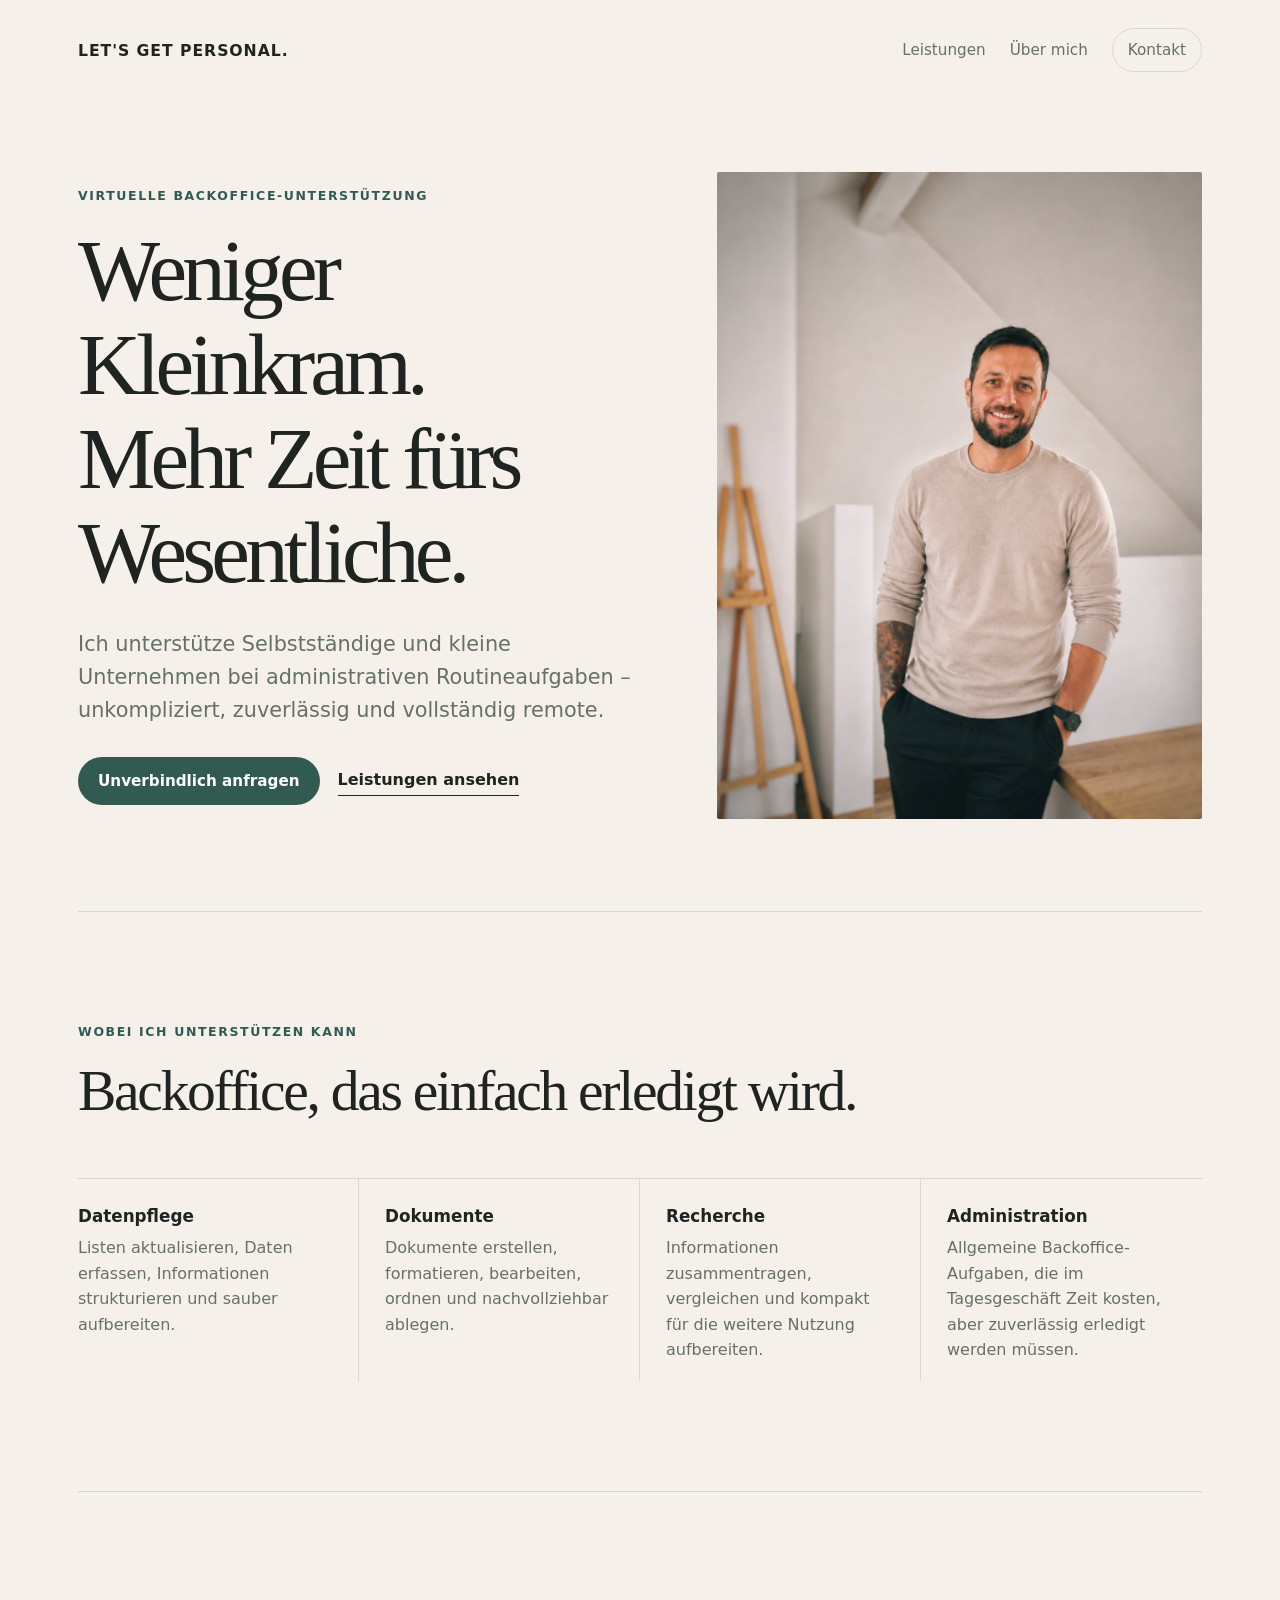
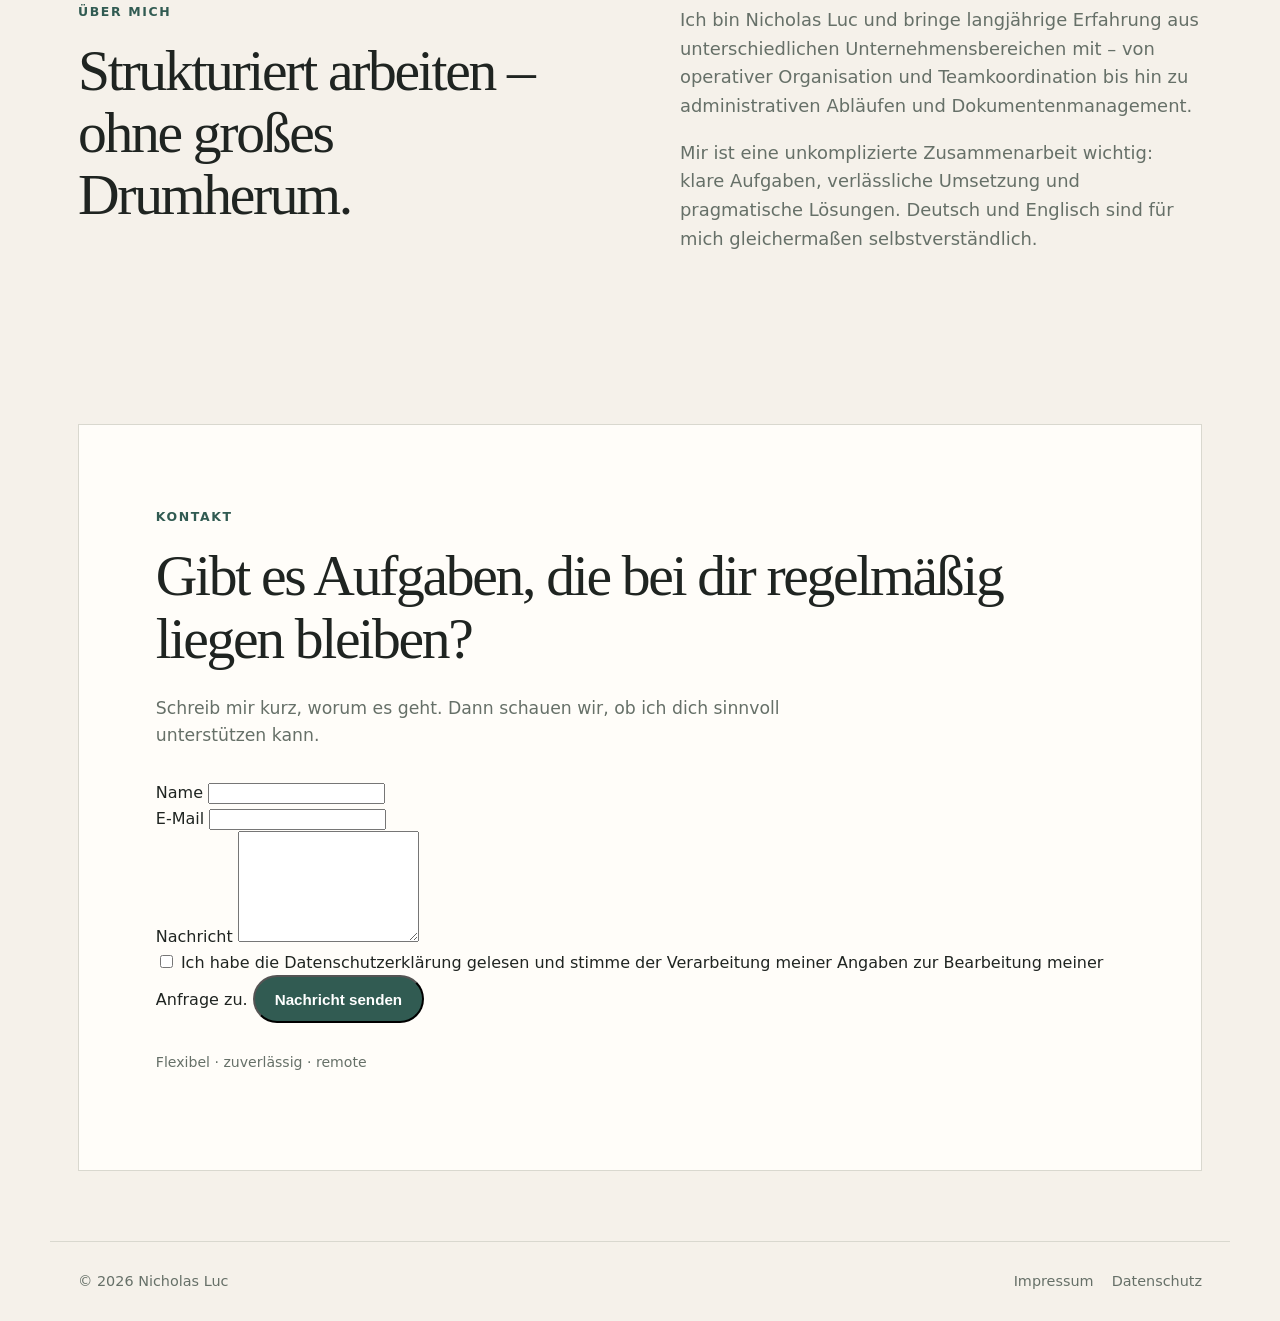
==== index.html @ 732907ba "Add files via upload" ====
<!doctype html>
<html lang="de">
<head>
  <meta charset="utf-8">
  <meta name="viewport" content="width=device-width, initial-scale=1">
  <title>LET'S GET PERSONAL. | Virtuelle Backoffice-Unterstützung</title>
  <meta name="description" content="Virtuelle Backoffice-Unterstützung für Selbstständige und kleine Unternehmen: Datenpflege, Dokumentenbearbeitung, Recherche und Administration – flexibel und remote.">
  <meta name="theme-color" content="#f5f1ea">
  <meta property="og:title" content="LET'S GET PERSONAL.">
  <meta property="og:description" content="Virtuelle Backoffice-Unterstützung für Selbstständige und kleine Unternehmen.">
  <meta property="og:type" content="website">
  <link rel="stylesheet" href="styles.css">
</head>
<body>
  <header class="site-header">
    <a class="brand" href="#top" aria-label="Zur Startseite">LET'S GET PERSONAL.</a>
    <nav class="nav" aria-label="Hauptnavigation">
      <a href="#leistungen">Leistungen</a>
      <a href="#ueber-mich">Über mich</a>
      <a class="nav-contact" href="#kontakt">Kontakt</a>
    </nav>
  </header>

  <main id="top">
    <section class="hero">
      <div class="hero-copy">
        <p class="eyebrow">Virtuelle Backoffice-Unterstützung</p>
        <h1>Weniger Kleinkram.<br>Mehr Zeit fürs Wesentliche.</h1>
        <p class="intro">
          Ich unterstütze Selbstständige und kleine Unternehmen bei administrativen
          Routineaufgaben – unkompliziert, zuverlässig und vollständig remote.
        </p>
        <div class="hero-actions">
          <a class="button primary" href="#kontakt">Unverbindlich anfragen</a>
          <a class="text-link" href="#leistungen">Leistungen ansehen</a>
        </div>
      </div>
      <figure class="portrait-wrap">
        <img class="portrait" src="assets/nicholas-luc.jpg" alt="Nicholas Luc">
      </figure>
    </section>

    <section class="services" id="leistungen">
      <div class="section-heading">
        <p class="eyebrow">Wobei ich unterstützen kann</p>
        <h2>Backoffice, das einfach erledigt wird.</h2>
      </div>
      <div class="service-grid">
        <article>
          <h3>Datenpflege</h3>
          <p>Listen aktualisieren, Daten erfassen, Informationen strukturieren und sauber aufbereiten.</p>
        </article>
        <article>
          <h3>Dokumente</h3>
          <p>Dokumente erstellen, formatieren, bearbeiten, ordnen und nachvollziehbar ablegen.</p>
        </article>
        <article>
          <h3>Recherche</h3>
          <p>Informationen zusammentragen, vergleichen und kompakt für die weitere Nutzung aufbereiten.</p>
        </article>
        <article>
          <h3>Administration</h3>
          <p>Allgemeine Backoffice-Aufgaben, die im Tagesgeschäft Zeit kosten, aber zuverlässig erledigt werden müssen.</p>
        </article>
      </div>
    </section>

    <section class="about" id="ueber-mich">
      <div>
        <p class="eyebrow">Über mich</p>
        <h2>Strukturiert arbeiten – ohne großes Drumherum.</h2>
      </div>
      <div class="about-copy">
        <p>
          Ich bin Nicholas Luc und bringe langjährige Erfahrung aus unterschiedlichen
          Unternehmensbereichen mit – von operativer Organisation und Teamkoordination
          bis hin zu administrativen Abläufen und Dokumentenmanagement.
        </p>
        <p>
          Mir ist eine unkomplizierte Zusammenarbeit wichtig: klare Aufgaben,
          verlässliche Umsetzung und pragmatische Lösungen. Deutsch und Englisch
          sind für mich gleichermaßen selbstverständlich.
        </p>
      </div>
    </section>

    <section class="contact" id="kontakt">
      <p class="eyebrow">Kontakt</p>
      <h2>Gibt es Aufgaben, die bei dir regelmäßig liegen bleiben?</h2>
      <p>
        Schreib mir kurz, worum es geht. Dann schauen wir, ob ich dich sinnvoll unterstützen kann.
      </p>
      <form class="contact-form" action="https://formspree.io/f/xwlkbzqd" method="POST">
        <div class="form-field">
          <label for="name">Name</label>
          <input id="name" name="name" type="text" autocomplete="name" required>
        </div>
        <div class="form-field">
          <label for="email">E-Mail</label>
          <input id="email" name="email" type="email" autocomplete="email" required>
        </div>
        <div class="form-field">
          <label for="message">Nachricht</label>
          <textarea id="message" name="message" rows="7" required></textarea>
        </div>
        <label class="form-consent">
          <input type="checkbox" name="datenschutz_bestaetigt" value="ja" required>
          <span>Ich habe die <a href="datenschutz.html">Datenschutzerklärung</a> gelesen und stimme der Verarbeitung meiner Angaben zur Bearbeitung meiner Anfrage zu.</span>
        </label>
        <button class="button primary form-submit" type="submit">Nachricht senden</button>
      </form>
      <p class="small">Flexibel · zuverlässig · remote</p>
    </section>
  </main>

  <footer>
    <span>© <span id="year"></span> Nicholas Luc</span>
    <div>
      <a href="impressum.html">Impressum</a>
      <a href="datenschutz.html">Datenschutz</a>
    </div>
  </footer>

  <script>
    document.getElementById('year').textContent = new Date().getFullYear();
  </script>
</body>
</html>
---- styles.css ----
:root{
  --bg:#f5f1ea;
  --paper:#fffdf9;
  --text:#1f2421;
  --muted:#667068;
  --line:#d9d8cf;
  --accent:#315b52;
  --accent-dark:#23483f;
  --max:1180px;
}
*{box-sizing:border-box}
html{scroll-behavior:smooth}
body{
  margin:0;
  background:var(--bg);
  color:var(--text);
  font-family:Inter, ui-sans-serif, system-ui, -apple-system, BlinkMacSystemFont, "Segoe UI", sans-serif;
  line-height:1.6;
}
a{color:inherit;text-decoration:none}
.site-header{
  max-width:var(--max);
  margin:0 auto;
  padding:28px 28px;
  display:flex;
  align-items:center;
  justify-content:space-between;
  gap:24px;
}
.brand{
  font-size:.98rem;
  font-weight:800;
  letter-spacing:.06em;
}
.nav{display:flex;align-items:center;gap:24px;font-size:.95rem}
.nav a{color:var(--muted)}
.nav a:hover{color:var(--text)}
.nav-contact{
  border:1px solid var(--line);
  border-radius:999px;
  padding:9px 15px;
}
main{max-width:var(--max);margin:0 auto;padding:0 28px}
.hero{
  min-height:78vh;
  padding:72px 0 92px;
  display:grid;
  grid-template-columns:1.08fr .92fr;
  align-items:center;
  gap:70px;
}
.eyebrow{
  margin:0 0 18px;
  font-size:.78rem;
  font-weight:800;
  letter-spacing:.13em;
  text-transform:uppercase;
  color:var(--accent);
}
h1,h2,h3{margin-top:0;line-height:1.08}
h1{
  margin-bottom:28px;
  font-family:Georgia, "Times New Roman", serif;
  font-size:clamp(3rem, 6.8vw, 6.2rem);
  font-weight:500;
  letter-spacing:-.055em;
}
h2{
  font-family:Georgia, "Times New Roman", serif;
  font-size:clamp(2.1rem,4.5vw,4.4rem);
  font-weight:500;
  letter-spacing:-.04em;
}
h3{font-size:1.05rem;margin-bottom:10px}
.intro{
  max-width:650px;
  margin:0 0 30px;
  font-size:clamp(1.08rem,1.7vw,1.3rem);
  color:var(--muted);
}
.hero-actions,.contact-links{display:flex;align-items:center;gap:18px;flex-wrap:wrap}
.button{
  display:inline-flex;
  align-items:center;
  justify-content:center;
  min-height:48px;
  padding:0 20px;
  border-radius:999px;
  font-weight:700;
  font-size:.95rem;
  transition:.2s ease;
}
.primary{background:var(--accent);color:white}
.primary:hover{background:var(--accent-dark);transform:translateY(-1px)}
.secondary{border:1px solid var(--line);background:transparent}
.secondary:hover{background:var(--paper)}
.text-link{
  font-weight:700;
  border-bottom:1px solid var(--text);
  padding-bottom:2px;
}
.portrait-wrap{
  margin:0;
  min-height:610px;
  overflow:hidden;
  border-radius:2px;
  background:#ddd6ca;
}
.portrait{
  display:block;
  width:100%;
  height:100%;
  min-height:610px;
  object-fit:cover;
  object-position:center 38%;
}
.services{
  padding:110px 0;
  border-top:1px solid var(--line);
}
.section-heading{max-width:820px;margin-bottom:56px}
.service-grid{
  display:grid;
  grid-template-columns:repeat(4,1fr);
  border-top:1px solid var(--line);
}
.service-grid article{
  padding:28px 26px 18px 0;
  border-right:1px solid var(--line);
}
.service-grid article:not(:first-child){padding-left:26px}
.service-grid article:last-child{border-right:none}
.service-grid p{margin:0;color:var(--muted)}
.about{
  padding:110px 0;
  border-top:1px solid var(--line);
  display:grid;
  grid-template-columns:1fr 1fr;
  gap:80px;
}
.about-copy{
  font-size:1.12rem;
  color:var(--muted);
}
.about-copy p:first-child{margin-top:4px}
.contact{
  margin:40px 0 70px;
  padding:82px 6vw;
  background:var(--paper);
  border:1px solid var(--line);
}
.contact h2{max-width:900px;margin-bottom:25px}
.contact>p:not(.eyebrow):not(.small){
  max-width:720px;
  margin-bottom:30px;
  color:var(--muted);
  font-size:1.08rem;
}
.small{margin-top:28px;color:var(--muted);font-size:.88rem}
footer{
  max-width:var(--max);
  margin:0 auto;
  padding:28px;
  border-top:1px solid var(--line);
  display:flex;
  justify-content:space-between;
  gap:20px;
  color:var(--muted);
  font-size:.9rem;
}
footer div{display:flex;gap:18px}
footer a:hover{color:var(--text)}
.legal{
  max-width:820px;
  margin:0 auto;
  padding:90px 28px 120px;
}
.legal h1{font-size:clamp(2.8rem,6vw,5rem)}
.legal h2{font-size:1.6rem;margin-top:38px;letter-spacing:-.02em}
.legal .notice{
  background:#fff8df;
  border:1px solid #e8d89f;
  padding:18px 20px;
  margin:28px 0;
}
@media (max-width:900px){
  .hero{grid-template-columns:1fr;gap:42px;padding-top:42px}
  .portrait-wrap,.portrait{min-height:520px}
  .service-grid{grid-template-columns:1fr 1fr}
  .service-grid article{border-bottom:1px solid var(--line)}
  .service-grid article:nth-child(2){border-right:none}
  .about{grid-template-columns:1fr;gap:22px}
}
@media (max-width:620px){
  .site-header{padding:22px 18px}
  .nav a:not(.nav-contact){display:none}
  main{padding:0 18px}
  .hero{min-height:auto;padding:38px 0 72px}
  h1{font-size:clamp(3rem,14vw,4.7rem)}
  .portrait-wrap,.portrait{min-height:470px}
  .services,.about{padding:78px 0}
  .service-grid{grid-template-columns:1fr}
  .service-grid article,
  .service-grid article:not(:first-child){
    padding:24px 0;
    border-right:none;
  }
  .contact{padding:56px 24px;margin-bottom:40px}
  footer{padding:24px 18px;flex-direction:column}
}
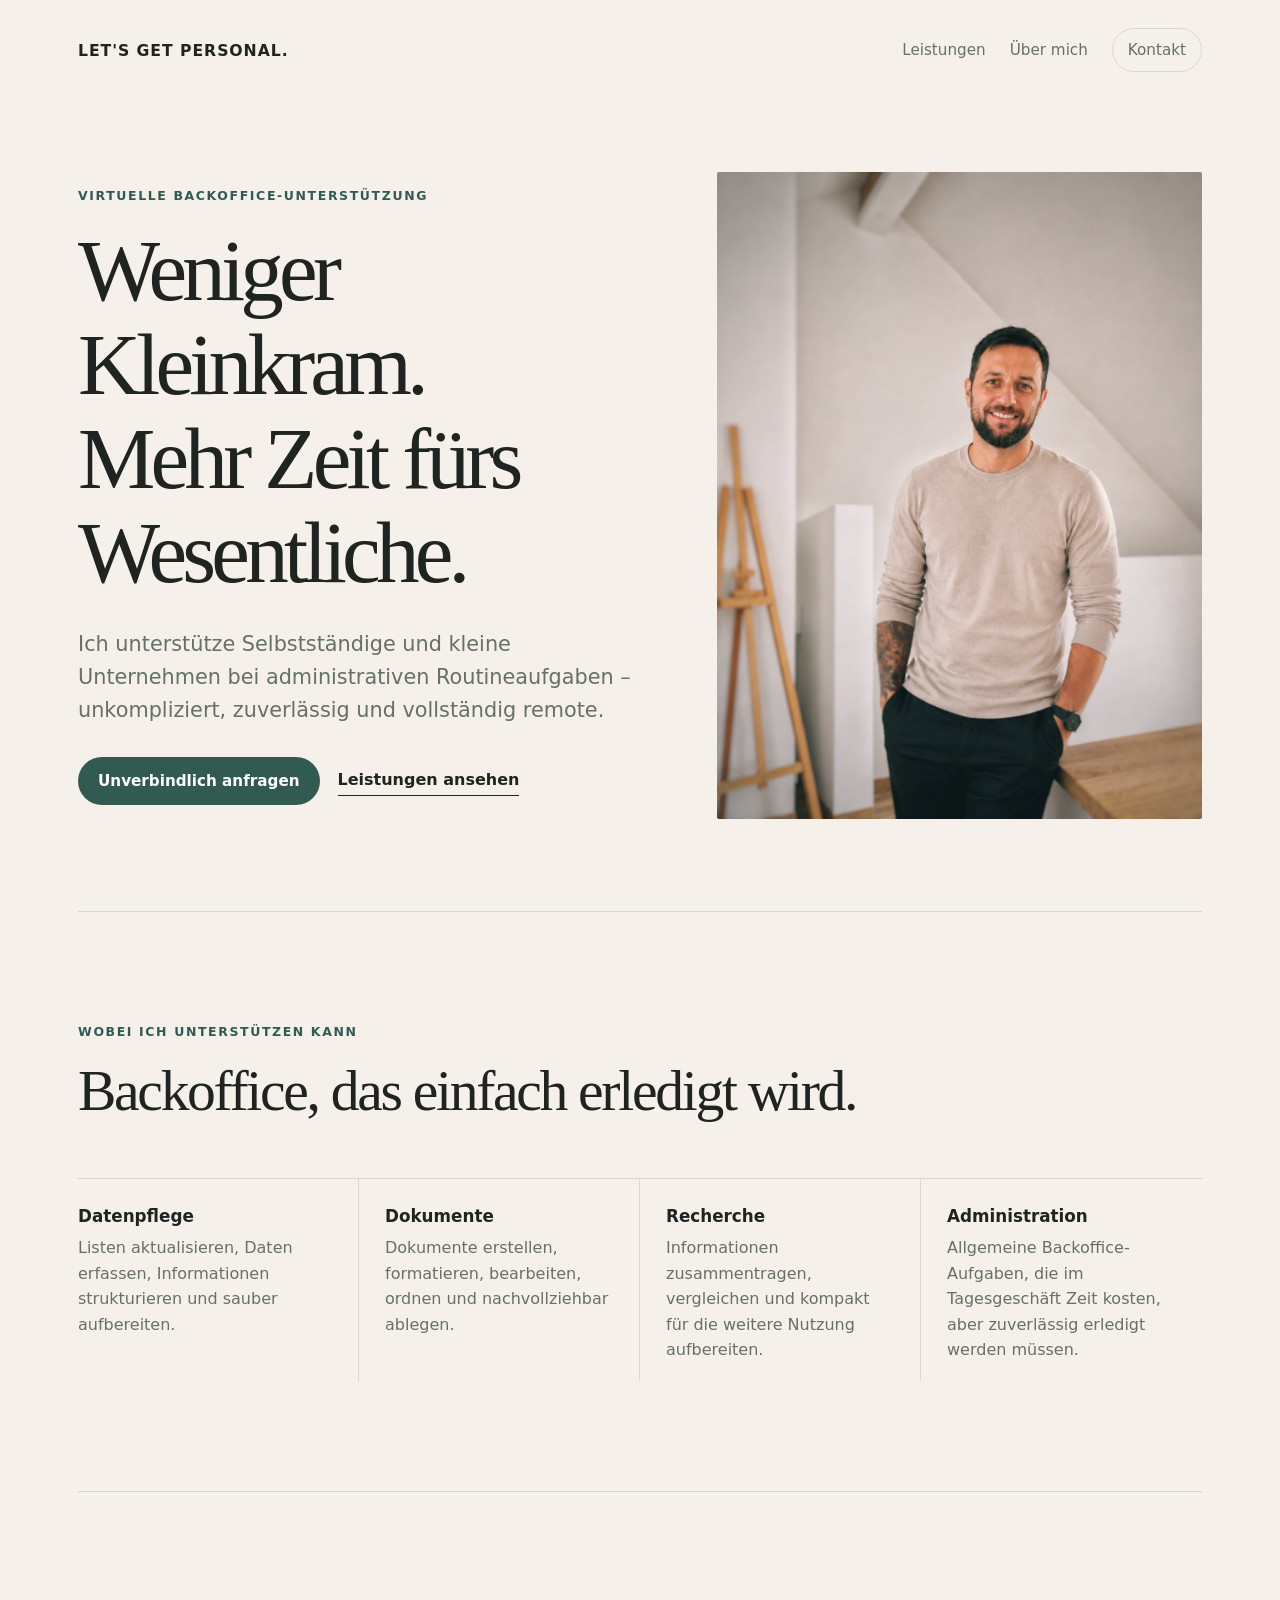
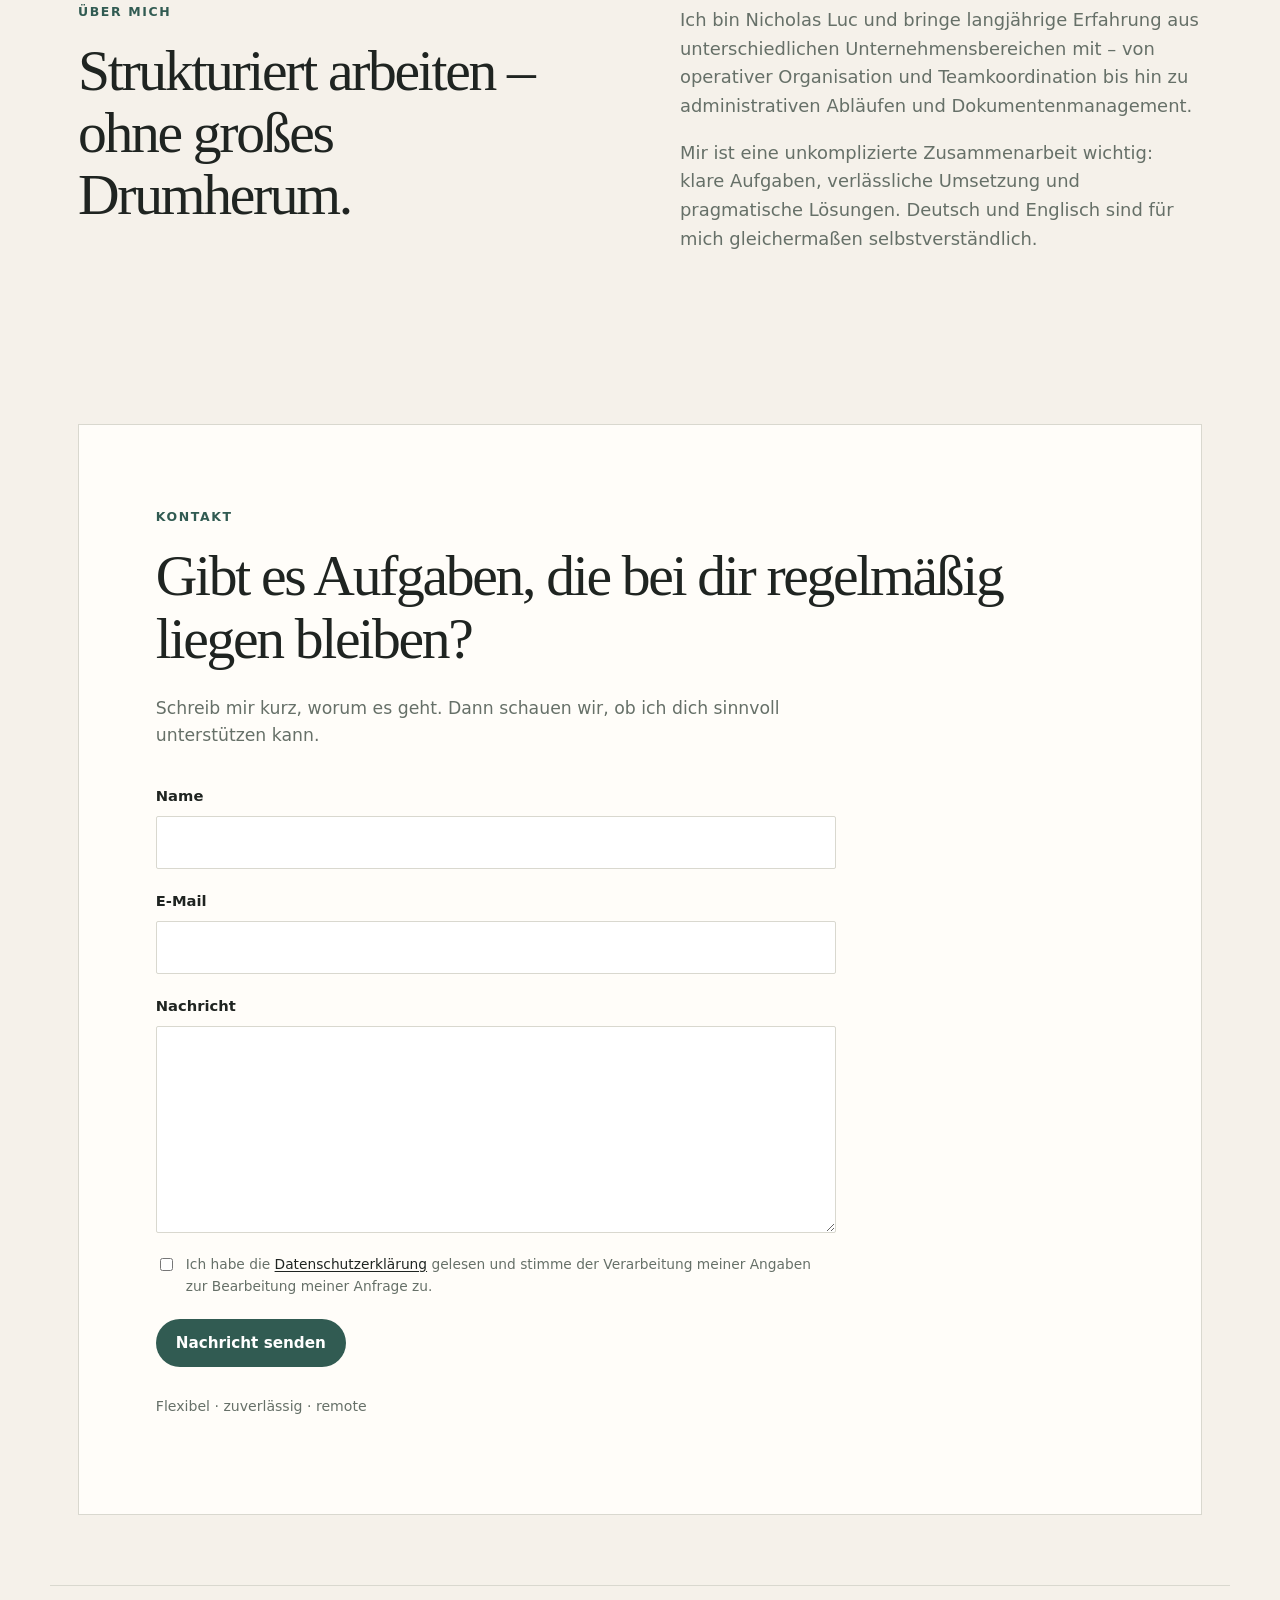
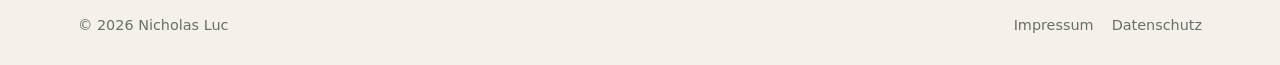
==== commit 32a1665c: "Add files via upload" ====
--- a/index.html
+++ b/index.html
@@ -9,7 +9,23 @@
   <meta property="og:title" content="LET'S GET PERSONAL.">
   <meta property="og:description" content="Virtuelle Backoffice-Unterstützung für Selbstständige und kleine Unternehmen.">
   <meta property="og:type" content="website">
-  <link rel="stylesheet" href="styles.css">
+  <link rel="stylesheet" href="styles.css?v=3">
+  <style>
+    /* Critical contact-form layout: kept here as a cache-safe fallback. */
+    .contact-form{width:100%;max-width:680px;margin-top:34px}
+    .contact-form .form-field{display:flex;flex-direction:column;gap:8px;margin:0 0 20px}
+    .contact-form .form-field label{display:block;font-weight:700;font-size:.92rem}
+    .contact-form .form-field input,
+    .contact-form .form-field textarea{display:block;width:100%;max-width:100%;margin:0;padding:13px 14px;border:1px solid var(--line);border-radius:2px;background:#fff;color:var(--text);font:inherit}
+    .contact-form .form-field textarea{min-height:150px;resize:vertical}
+    .contact-form .form-consent{display:flex;align-items:flex-start;gap:10px;max-width:680px;margin:4px 0 22px}
+    .contact-form .form-consent input{flex:0 0 auto;margin-top:5px}
+    @media (max-width:620px){
+      .contact-form{max-width:none}
+      .contact-form .form-field input,.contact-form .form-field textarea{font-size:16px}
+      .contact-form .form-submit{width:100%}
+    }
+  </style>
 </head>
 <body>
   <header class="site-header">
--- a/styles.css
+++ b/styles.css
@@ -156,6 +156,61 @@
   color:var(--muted);
   font-size:1.08rem;
 }
+
+.contact-form{
+  width:100%;
+  max-width:680px;
+  margin-top:34px;
+}
+.form-field{
+  display:flex;
+  flex-direction:column;
+  gap:8px;
+  margin-bottom:20px;
+}
+.form-field label{
+  font-weight:700;
+  font-size:.92rem;
+}
+.form-field input,
+.form-field textarea{
+  width:100%;
+  border:1px solid var(--line);
+  border-radius:2px;
+  background:#fff;
+  color:var(--text);
+  font:inherit;
+  padding:13px 14px;
+  outline:none;
+  transition:border-color .2s ease, box-shadow .2s ease;
+}
+.form-field textarea{resize:vertical;min-height:150px}
+.form-field input:focus,
+.form-field textarea:focus{
+  border-color:var(--accent);
+  box-shadow:0 0 0 3px rgba(49,91,82,.1);
+}
+.form-consent{
+  display:flex;
+  align-items:flex-start;
+  gap:10px;
+  max-width:700px;
+  margin:4px 0 22px;
+  color:var(--muted);
+  font-size:.86rem;
+}
+.form-consent input{margin-top:5px}
+.form-consent a{
+  color:var(--text);
+  text-decoration:underline;
+  text-underline-offset:2px;
+}
+.form-submit{
+  border:0;
+  cursor:pointer;
+  font-family:inherit;
+}
+
 .small{margin-top:28px;color:var(--muted);font-size:.88rem}
 footer{
   max-width:var(--max);
@@ -205,6 +260,12 @@
     padding:24px 0;
     border-right:none;
   }
-  .contact{padding:56px 24px;margin-bottom:40px}
+  .contact{padding:56px 20px;margin-bottom:40px}
+  .contact-form{max-width:none}
+  .form-field input,
+  .form-field textarea{font-size:16px}
+  .form-consent{gap:9px;font-size:.82rem}
+  .form-consent input{flex:0 0 auto}
+  .form-submit{width:100%}
   footer{padding:24px 18px;flex-direction:column}
 }
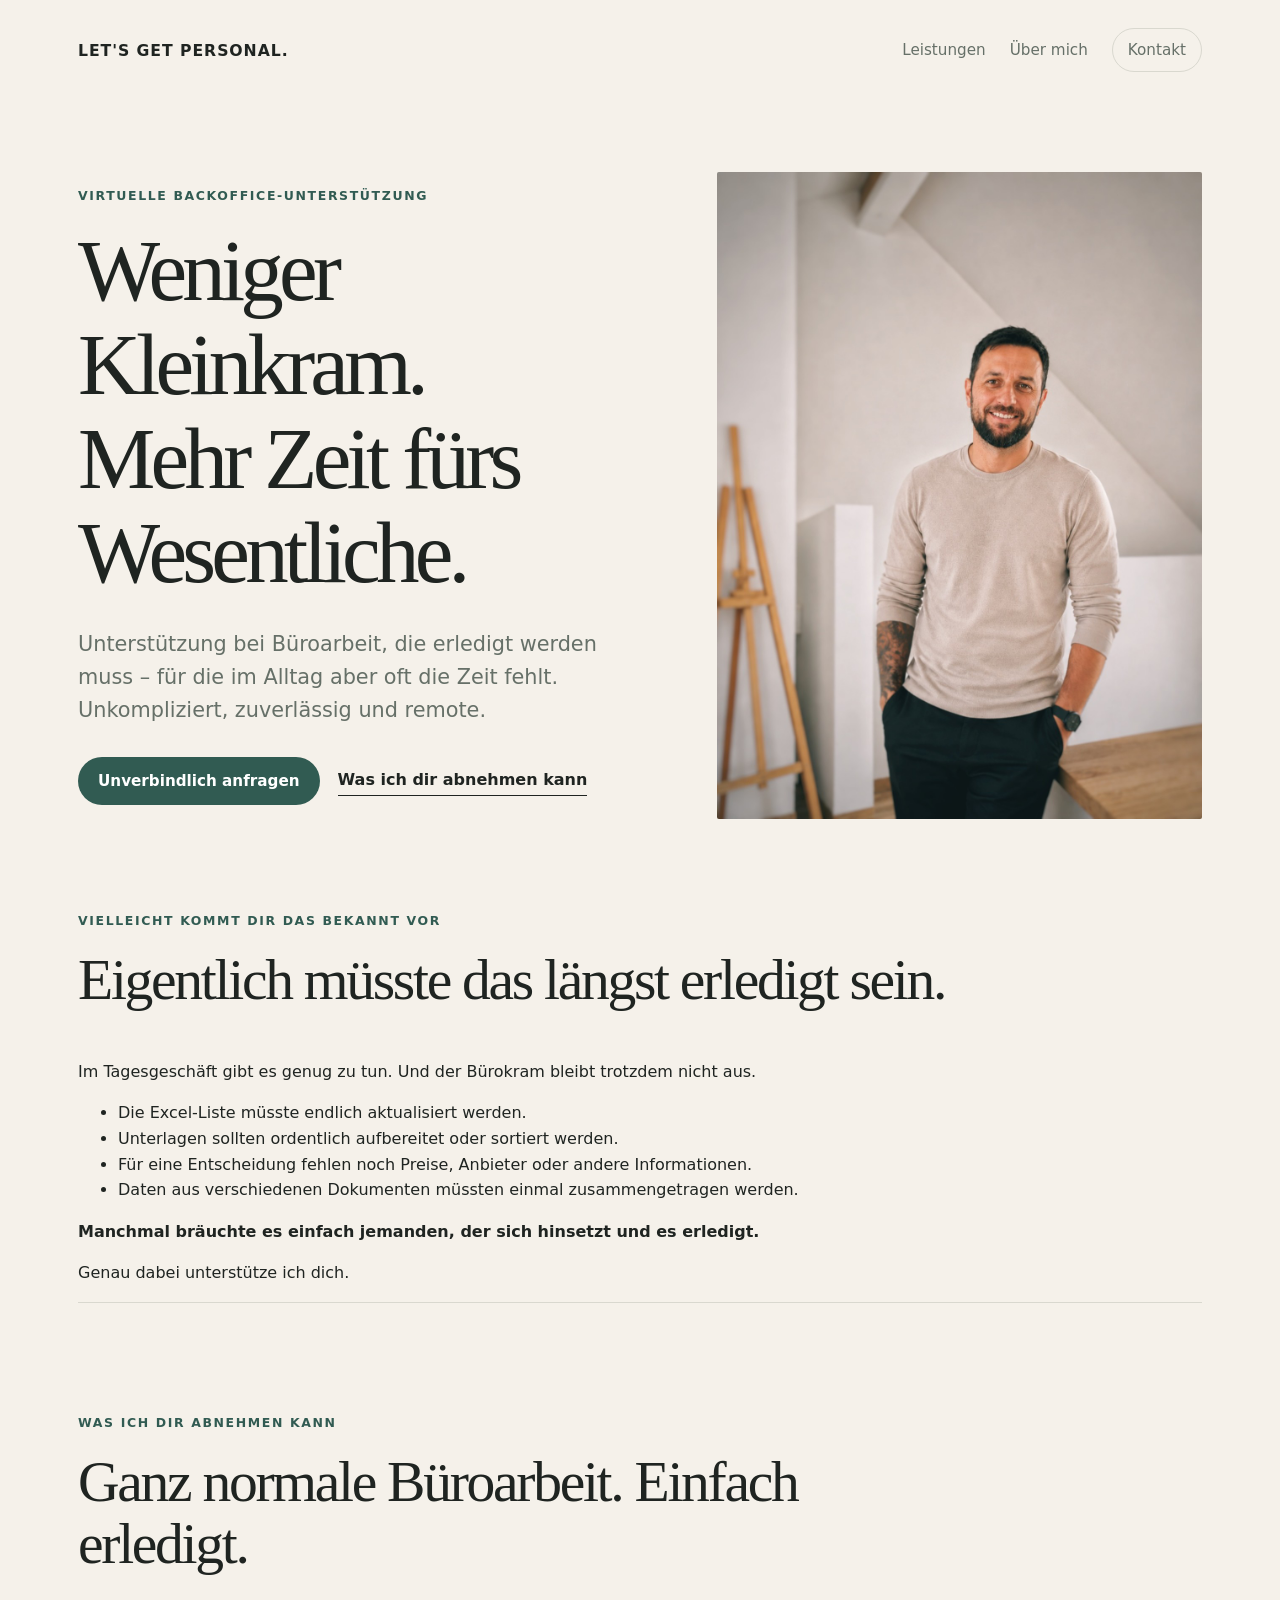
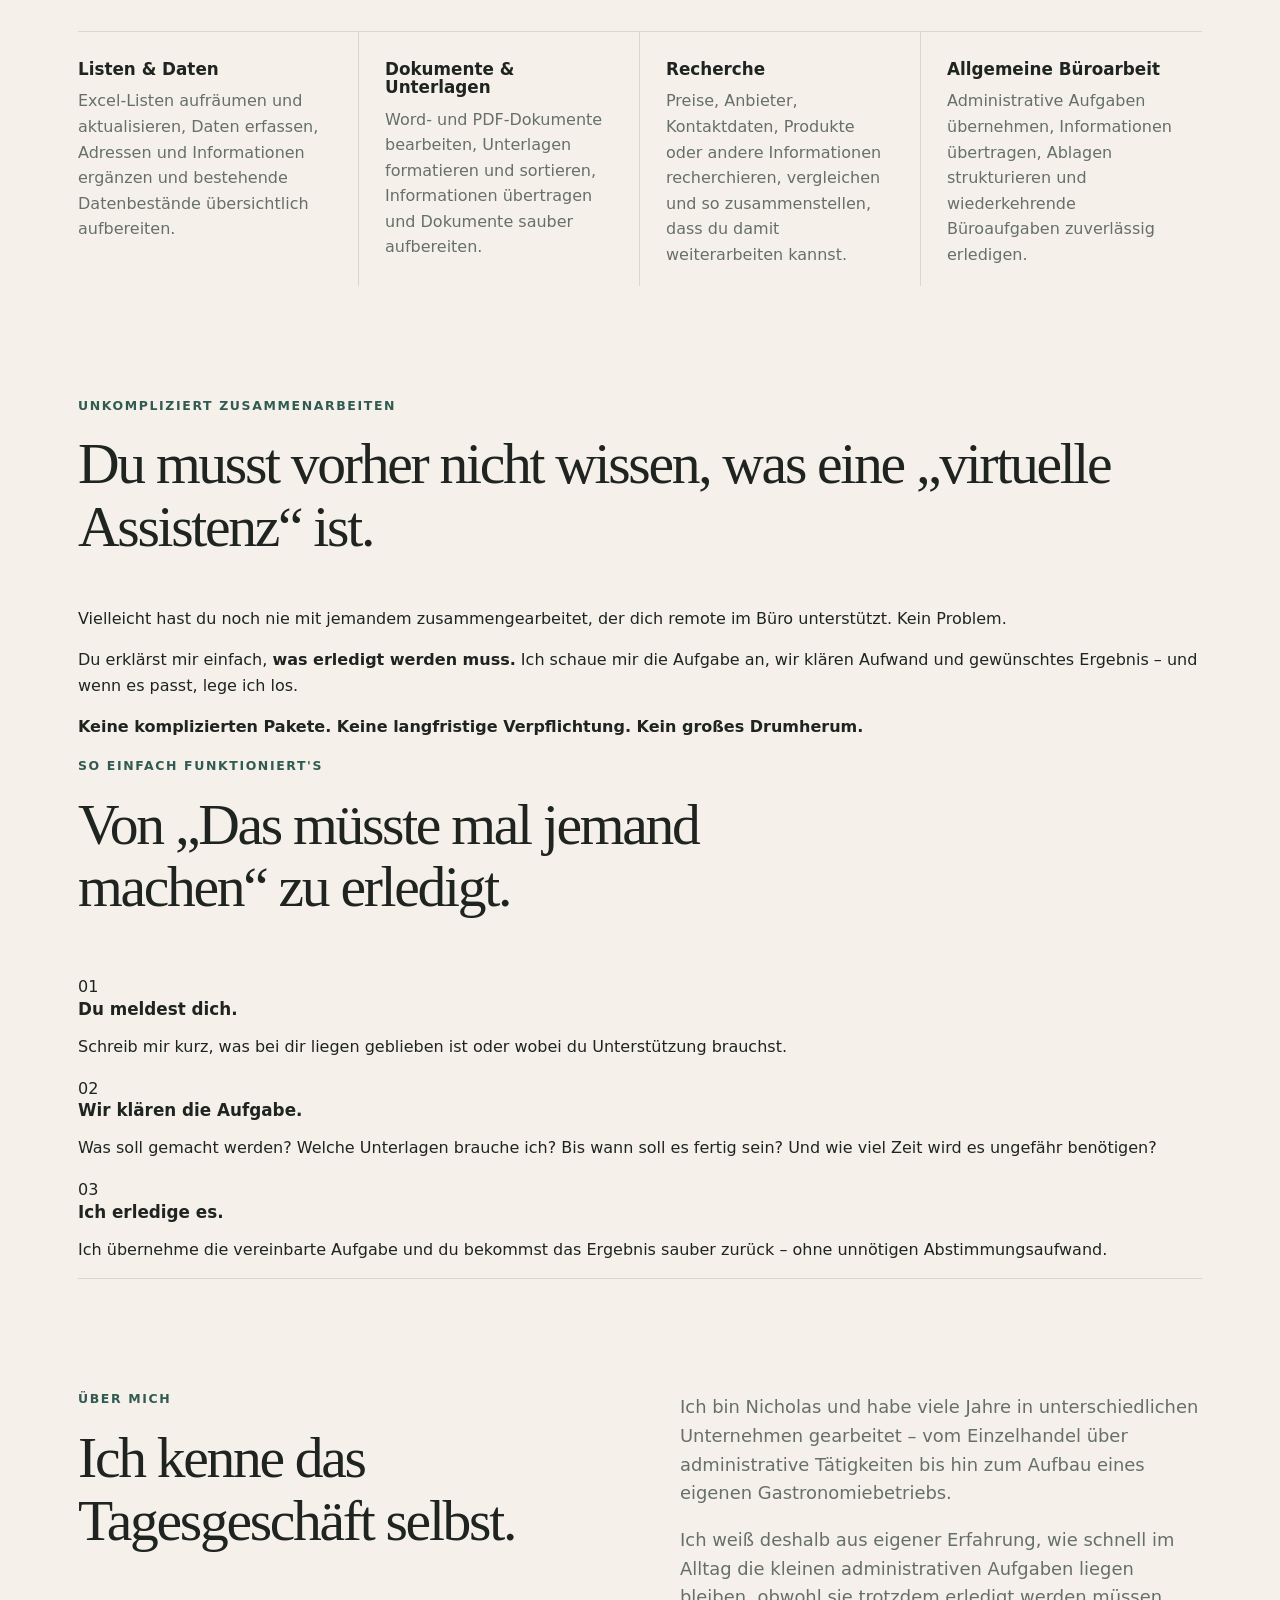
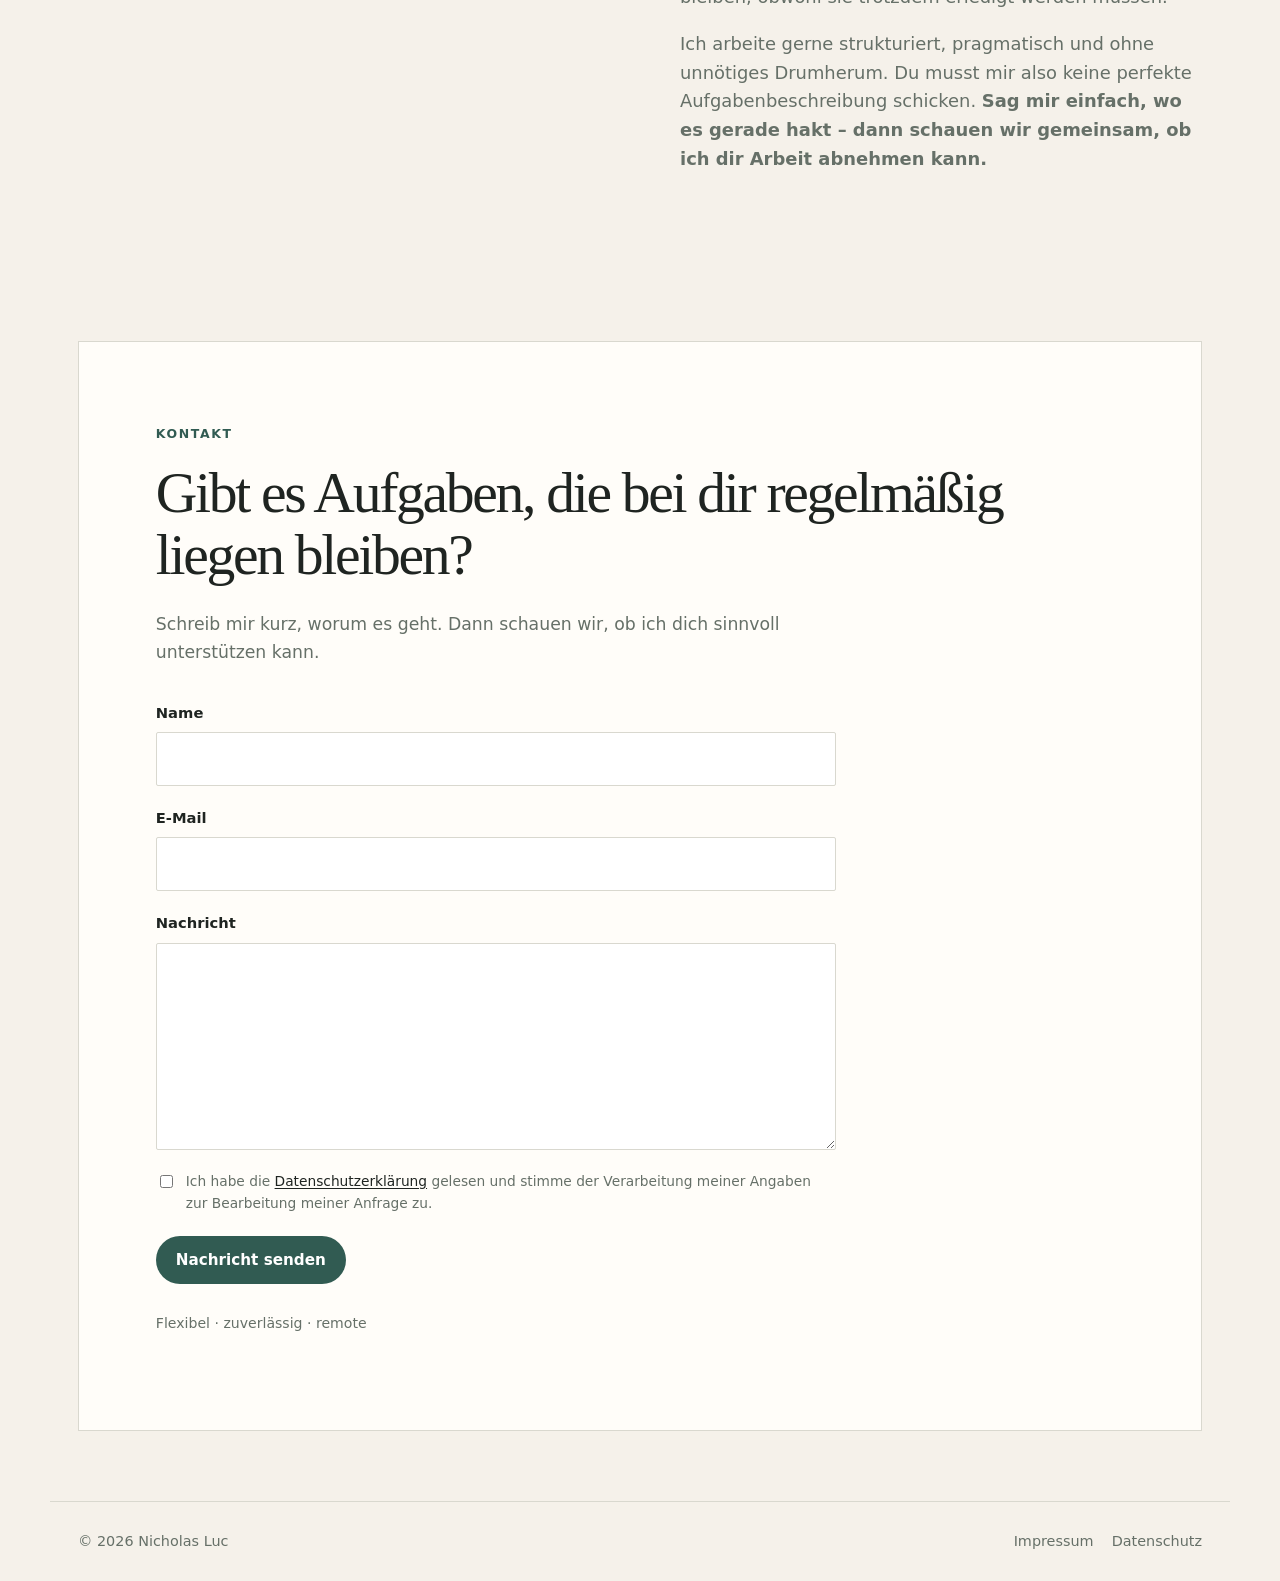
==== commit f3410cec: "Add files via upload" ====
--- a/index.html
+++ b/index.html
@@ -4,141 +4,106 @@
   <meta charset="utf-8">
   <meta name="viewport" content="width=device-width, initial-scale=1">
   <title>LET'S GET PERSONAL. | Virtuelle Backoffice-Unterstützung</title>
-  <meta name="description" content="Virtuelle Backoffice-Unterstützung für Selbstständige und kleine Unternehmen: Datenpflege, Dokumentenbearbeitung, Recherche und Administration – flexibel und remote.">
+  <meta name="description" content="Unkomplizierte Backoffice-Unterstützung für Selbstständige und kleine Unternehmen: Listen und Daten, Dokumente, Recherche und allgemeine Büroarbeit – flexibel und remote.">
   <meta name="theme-color" content="#f5f1ea">
   <meta property="og:title" content="LET'S GET PERSONAL.">
-  <meta property="og:description" content="Virtuelle Backoffice-Unterstützung für Selbstständige und kleine Unternehmen.">
+  <meta property="og:description" content="Unterstützung bei Büroarbeit, die erledigt werden muss – für die im Alltag aber oft die Zeit fehlt.">
   <meta property="og:type" content="website">
-  <link rel="stylesheet" href="styles.css?v=3">
+  <link rel="stylesheet" href="styles.css?v=4">
   <style>
-    /* Critical contact-form layout: kept here as a cache-safe fallback. */
-    .contact-form{width:100%;max-width:680px;margin-top:34px}
-    .contact-form .form-field{display:flex;flex-direction:column;gap:8px;margin:0 0 20px}
-    .contact-form .form-field label{display:block;font-weight:700;font-size:.92rem}
-    .contact-form .form-field input,
-    .contact-form .form-field textarea{display:block;width:100%;max-width:100%;margin:0;padding:13px 14px;border:1px solid var(--line);border-radius:2px;background:#fff;color:var(--text);font:inherit}
-    .contact-form .form-field textarea{min-height:150px;resize:vertical}
-    .contact-form .form-consent{display:flex;align-items:flex-start;gap:10px;max-width:680px;margin:4px 0 22px}
-    .contact-form .form-consent input{flex:0 0 auto;margin-top:5px}
-    @media (max-width:620px){
-      .contact-form{max-width:none}
-      .contact-form .form-field input,.contact-form .form-field textarea{font-size:16px}
-      .contact-form .form-submit{width:100%}
-    }
+    .contact-form{max-width:680px;margin-top:34px}.form-row{display:block}
+    .form-field{display:flex;flex-direction:column;gap:8px;margin-bottom:20px}
+    .form-field label{display:block;font-weight:700;font-size:.92rem}
+    .form-field input,.form-field textarea{display:block;width:100%;max-width:100%;border:1px solid #d9d8cf;border-radius:2px;background:#fff;color:#1f2421;font:inherit;padding:13px 14px}
+    .form-field textarea{min-height:170px;resize:vertical}
+    @media(max-width:620px){.contact-form{width:100%}.form-submit{width:100%}}
   </style>
 </head>
 <body>
-  <header class="site-header">
-    <a class="brand" href="#top" aria-label="Zur Startseite">LET'S GET PERSONAL.</a>
-    <nav class="nav" aria-label="Hauptnavigation">
-      <a href="#leistungen">Leistungen</a>
-      <a href="#ueber-mich">Über mich</a>
-      <a class="nav-contact" href="#kontakt">Kontakt</a>
-    </nav>
-  </header>
+<header class="site-header">
+  <a class="brand" href="#top" aria-label="Zur Startseite">LET'S GET PERSONAL.</a>
+  <nav class="nav" aria-label="Hauptnavigation"><a href="#leistungen">Leistungen</a><a href="#ueber-mich">Über mich</a><a class="nav-contact" href="#kontakt">Kontakt</a></nav>
+</header>
+<main id="top">
+<section class="hero">
+  <div class="hero-copy">
+    <p class="eyebrow">Virtuelle Backoffice-Unterstützung</p>
+    <h1>Weniger Kleinkram.<br>Mehr Zeit fürs Wesentliche.</h1>
+    <p class="intro">Unterstützung bei Büroarbeit, die erledigt werden muss – für die im Alltag aber oft die Zeit fehlt. Unkompliziert, zuverlässig und remote.</p>
+    <div class="hero-actions"><a class="button primary" href="#kontakt">Unverbindlich anfragen</a><a class="text-link" href="#leistungen">Was ich dir abnehmen kann</a></div>
+  </div>
+  <figure class="portrait-wrap"><img class="portrait" src="assets/nicholas-luc.jpg" alt="Nicholas Luc"></figure>
+</section>
 
-  <main id="top">
-    <section class="hero">
-      <div class="hero-copy">
-        <p class="eyebrow">Virtuelle Backoffice-Unterstützung</p>
-        <h1>Weniger Kleinkram.<br>Mehr Zeit fürs Wesentliche.</h1>
-        <p class="intro">
-          Ich unterstütze Selbstständige und kleine Unternehmen bei administrativen
-          Routineaufgaben – unkompliziert, zuverlässig und vollständig remote.
-        </p>
-        <div class="hero-actions">
-          <a class="button primary" href="#kontakt">Unverbindlich anfragen</a>
-          <a class="text-link" href="#leistungen">Leistungen ansehen</a>
-        </div>
-      </div>
-      <figure class="portrait-wrap">
-        <img class="portrait" src="assets/nicholas-luc.jpg" alt="Nicholas Luc">
-      </figure>
-    </section>
+<section class="problem">
+  <div><p class="eyebrow">Vielleicht kommt dir das bekannt vor</p><h2>Eigentlich müsste das längst erledigt sein.</h2></div>
+  <div class="problem-copy">
+    <p class="problem-lead">Im Tagesgeschäft gibt es genug zu tun. Und der Bürokram bleibt trotzdem nicht aus.</p>
+    <ul class="problem-list">
+      <li>Die Excel-Liste müsste endlich aktualisiert werden.</li>
+      <li>Unterlagen sollten ordentlich aufbereitet oder sortiert werden.</li>
+      <li>Für eine Entscheidung fehlen noch Preise, Anbieter oder andere Informationen.</li>
+      <li>Daten aus verschiedenen Dokumenten müssten einmal zusammengetragen werden.</li>
+    </ul>
+    <p><strong>Manchmal bräuchte es einfach jemanden, der sich hinsetzt und es erledigt.</strong></p>
+    <p>Genau dabei unterstütze ich dich.</p>
+  </div>
+</section>
 
-    <section class="services" id="leistungen">
-      <div class="section-heading">
-        <p class="eyebrow">Wobei ich unterstützen kann</p>
-        <h2>Backoffice, das einfach erledigt wird.</h2>
-      </div>
-      <div class="service-grid">
-        <article>
-          <h3>Datenpflege</h3>
-          <p>Listen aktualisieren, Daten erfassen, Informationen strukturieren und sauber aufbereiten.</p>
-        </article>
-        <article>
-          <h3>Dokumente</h3>
-          <p>Dokumente erstellen, formatieren, bearbeiten, ordnen und nachvollziehbar ablegen.</p>
-        </article>
-        <article>
-          <h3>Recherche</h3>
-          <p>Informationen zusammentragen, vergleichen und kompakt für die weitere Nutzung aufbereiten.</p>
-        </article>
-        <article>
-          <h3>Administration</h3>
-          <p>Allgemeine Backoffice-Aufgaben, die im Tagesgeschäft Zeit kosten, aber zuverlässig erledigt werden müssen.</p>
-        </article>
-      </div>
-    </section>
+<section class="services" id="leistungen">
+  <div class="section-heading"><p class="eyebrow">Was ich dir abnehmen kann</p><h2>Ganz normale Büroarbeit. Einfach erledigt.</h2></div>
+  <div class="service-grid">
+    <article><h3>Listen &amp; Daten</h3><p>Excel-Listen aufräumen und aktualisieren, Daten erfassen, Adressen und Informationen ergänzen und bestehende Datenbestände übersichtlich aufbereiten.</p></article>
+    <article><h3>Dokumente &amp; Unterlagen</h3><p>Word- und PDF-Dokumente bearbeiten, Unterlagen formatieren und sortieren, Informationen übertragen und Dokumente sauber aufbereiten.</p></article>
+    <article><h3>Recherche</h3><p>Preise, Anbieter, Kontaktdaten, Produkte oder andere Informationen recherchieren, vergleichen und so zusammenstellen, dass du damit weiterarbeiten kannst.</p></article>
+    <article><h3>Allgemeine Büroarbeit</h3><p>Administrative Aufgaben übernehmen, Informationen übertragen, Ablagen strukturieren und wiederkehrende Büroaufgaben zuverlässig erledigen.</p></article>
+  </div>
+</section>
 
-    <section class="about" id="ueber-mich">
-      <div>
-        <p class="eyebrow">Über mich</p>
-        <h2>Strukturiert arbeiten – ohne großes Drumherum.</h2>
-      </div>
-      <div class="about-copy">
-        <p>
-          Ich bin Nicholas Luc und bringe langjährige Erfahrung aus unterschiedlichen
-          Unternehmensbereichen mit – von operativer Organisation und Teamkoordination
-          bis hin zu administrativen Abläufen und Dokumentenmanagement.
-        </p>
-        <p>
-          Mir ist eine unkomplizierte Zusammenarbeit wichtig: klare Aufgaben,
-          verlässliche Umsetzung und pragmatische Lösungen. Deutsch und Englisch
-          sind für mich gleichermaßen selbstverständlich.
-        </p>
-      </div>
-    </section>
+<section class="no-va">
+  <div class="no-va-inner">
+    <p class="eyebrow">Unkompliziert zusammenarbeiten</p>
+    <h2>Du musst vorher nicht wissen, was eine „virtuelle Assistenz“ ist.</h2>
+    <p>Vielleicht hast du noch nie mit jemandem zusammengearbeitet, der dich remote im Büro unterstützt. Kein Problem.</p>
+    <p>Du erklärst mir einfach, <strong>was erledigt werden muss.</strong> Ich schaue mir die Aufgabe an, wir klären Aufwand und gewünschtes Ergebnis – und wenn es passt, lege ich los.</p>
+    <p><strong>Keine komplizierten Pakete. Keine langfristige Verpflichtung. Kein großes Drumherum.</strong></p>
+  </div>
+</section>
 
-    <section class="contact" id="kontakt">
-      <p class="eyebrow">Kontakt</p>
-      <h2>Gibt es Aufgaben, die bei dir regelmäßig liegen bleiben?</h2>
-      <p>
-        Schreib mir kurz, worum es geht. Dann schauen wir, ob ich dich sinnvoll unterstützen kann.
-      </p>
-      <form class="contact-form" action="https://formspree.io/f/xwlkbzqd" method="POST">
-        <div class="form-field">
-          <label for="name">Name</label>
-          <input id="name" name="name" type="text" autocomplete="name" required>
-        </div>
-        <div class="form-field">
-          <label for="email">E-Mail</label>
-          <input id="email" name="email" type="email" autocomplete="email" required>
-        </div>
-        <div class="form-field">
-          <label for="message">Nachricht</label>
-          <textarea id="message" name="message" rows="7" required></textarea>
-        </div>
-        <label class="form-consent">
-          <input type="checkbox" name="datenschutz_bestaetigt" value="ja" required>
-          <span>Ich habe die <a href="datenschutz.html">Datenschutzerklärung</a> gelesen und stimme der Verarbeitung meiner Angaben zur Bearbeitung meiner Anfrage zu.</span>
-        </label>
-        <button class="button primary form-submit" type="submit">Nachricht senden</button>
-      </form>
-      <p class="small">Flexibel · zuverlässig · remote</p>
-    </section>
-  </main>
+<section class="how-it-works">
+  <div class="section-heading"><p class="eyebrow">So einfach funktioniert's</p><h2>Von „Das müsste mal jemand machen“ zu erledigt.</h2></div>
+  <div class="steps">
+    <article class="step"><span class="step-number">01</span><h3>Du meldest dich.</h3><p>Schreib mir kurz, was bei dir liegen geblieben ist oder wobei du Unterstützung brauchst.</p></article>
+    <article class="step"><span class="step-number">02</span><h3>Wir klären die Aufgabe.</h3><p>Was soll gemacht werden? Welche Unterlagen brauche ich? Bis wann soll es fertig sein? Und wie viel Zeit wird es ungefähr benötigen?</p></article>
+    <article class="step"><span class="step-number">03</span><h3>Ich erledige es.</h3><p>Ich übernehme die vereinbarte Aufgabe und du bekommst das Ergebnis sauber zurück – ohne unnötigen Abstimmungsaufwand.</p></article>
+  </div>
+</section>
 
-  <footer>
-    <span>© <span id="year"></span> Nicholas Luc</span>
-    <div>
-      <a href="impressum.html">Impressum</a>
-      <a href="datenschutz.html">Datenschutz</a>
+<section class="about" id="ueber-mich">
+  <div><p class="eyebrow">Über mich</p><h2>Ich kenne das Tagesgeschäft selbst.</h2></div>
+  <div class="about-copy">
+    <p>Ich bin Nicholas und habe viele Jahre in unterschiedlichen Unternehmen gearbeitet – vom Einzelhandel über administrative Tätigkeiten bis hin zum Aufbau eines eigenen Gastronomiebetriebs.</p>
+    <p>Ich weiß deshalb aus eigener Erfahrung, wie schnell im Alltag die kleinen administrativen Aufgaben liegen bleiben, obwohl sie trotzdem erledigt werden müssen.</p>
+    <p>Ich arbeite gerne strukturiert, pragmatisch und ohne unnötiges Drumherum. Du musst mir also keine perfekte Aufgabenbeschreibung schicken. <strong>Sag mir einfach, wo es gerade hakt – dann schauen wir gemeinsam, ob ich dir Arbeit abnehmen kann.</strong></p>
+  </div>
+</section>
+
+<section class="contact" id="kontakt">
+  <p class="eyebrow">Kontakt</p><h2>Gibt es Aufgaben, die bei dir regelmäßig liegen bleiben?</h2>
+  <p>Schreib mir kurz, worum es geht. Dann schauen wir, ob ich dich sinnvoll unterstützen kann.</p>
+  <form class="contact-form" action="https://formspree.io/f/xwlkbzqd" method="POST">
+    <div class="form-row">
+      <div class="form-field"><label for="name">Name</label><input id="name" name="name" type="text" autocomplete="name" required></div>
+      <div class="form-field"><label for="email">E-Mail</label><input id="email" name="email" type="email" autocomplete="email" required></div>
     </div>
-  </footer>
-
-  <script>
-    document.getElementById('year').textContent = new Date().getFullYear();
-  </script>
+    <div class="form-field"><label for="message">Nachricht</label><textarea id="message" name="message" rows="7" required></textarea></div>
+    <label class="form-consent"><input type="checkbox" name="datenschutz_bestaetigt" value="ja" required><span>Ich habe die <a href="datenschutz.html">Datenschutzerklärung</a> gelesen und stimme der Verarbeitung meiner Angaben zur Bearbeitung meiner Anfrage zu.</span></label>
+    <button class="button primary form-submit" type="submit">Nachricht senden</button>
+  </form>
+  <p class="small">Flexibel · zuverlässig · remote</p>
+</section>
+</main>
+<footer><span>© <span id="year"></span> Nicholas Luc</span><div><a href="impressum.html">Impressum</a><a href="datenschutz.html">Datenschutz</a></div></footer>
+<script>document.getElementById('year').textContent=new Date().getFullYear();</script>
 </body>
-</html>
+</html>
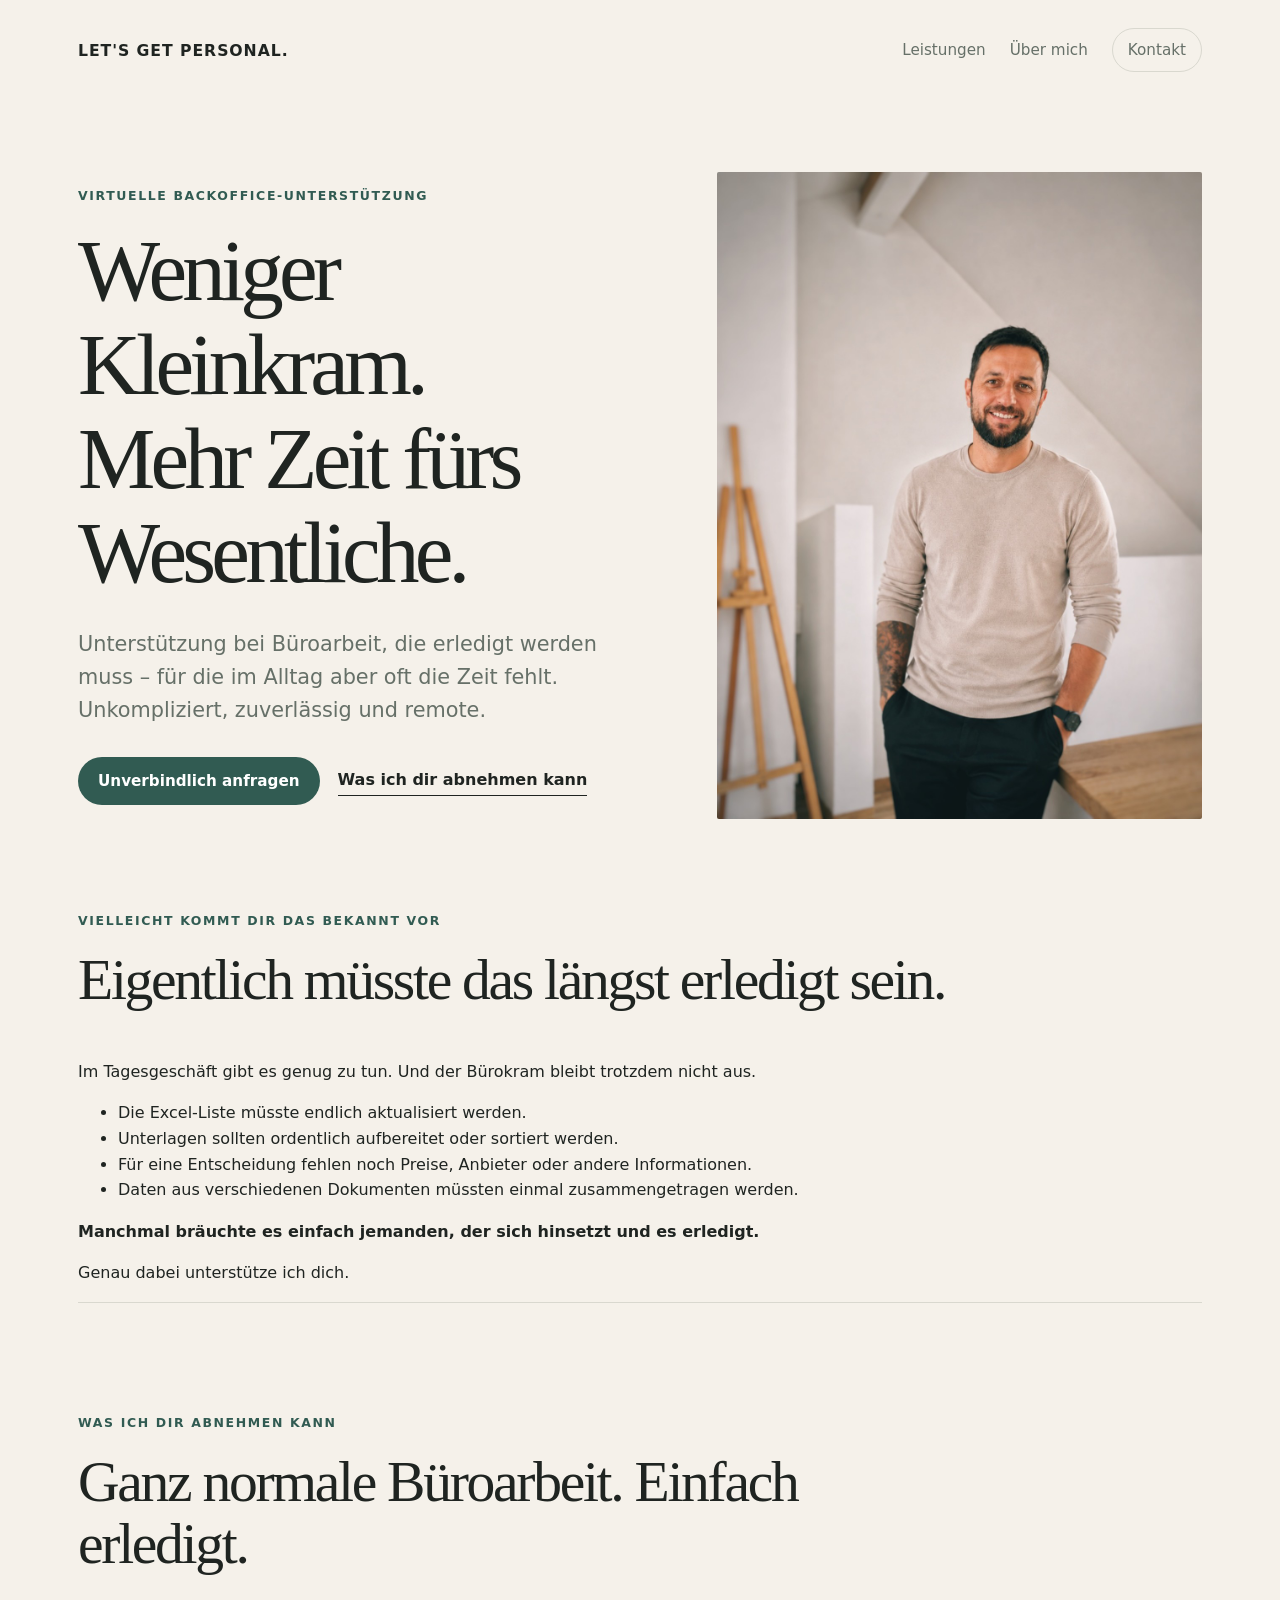
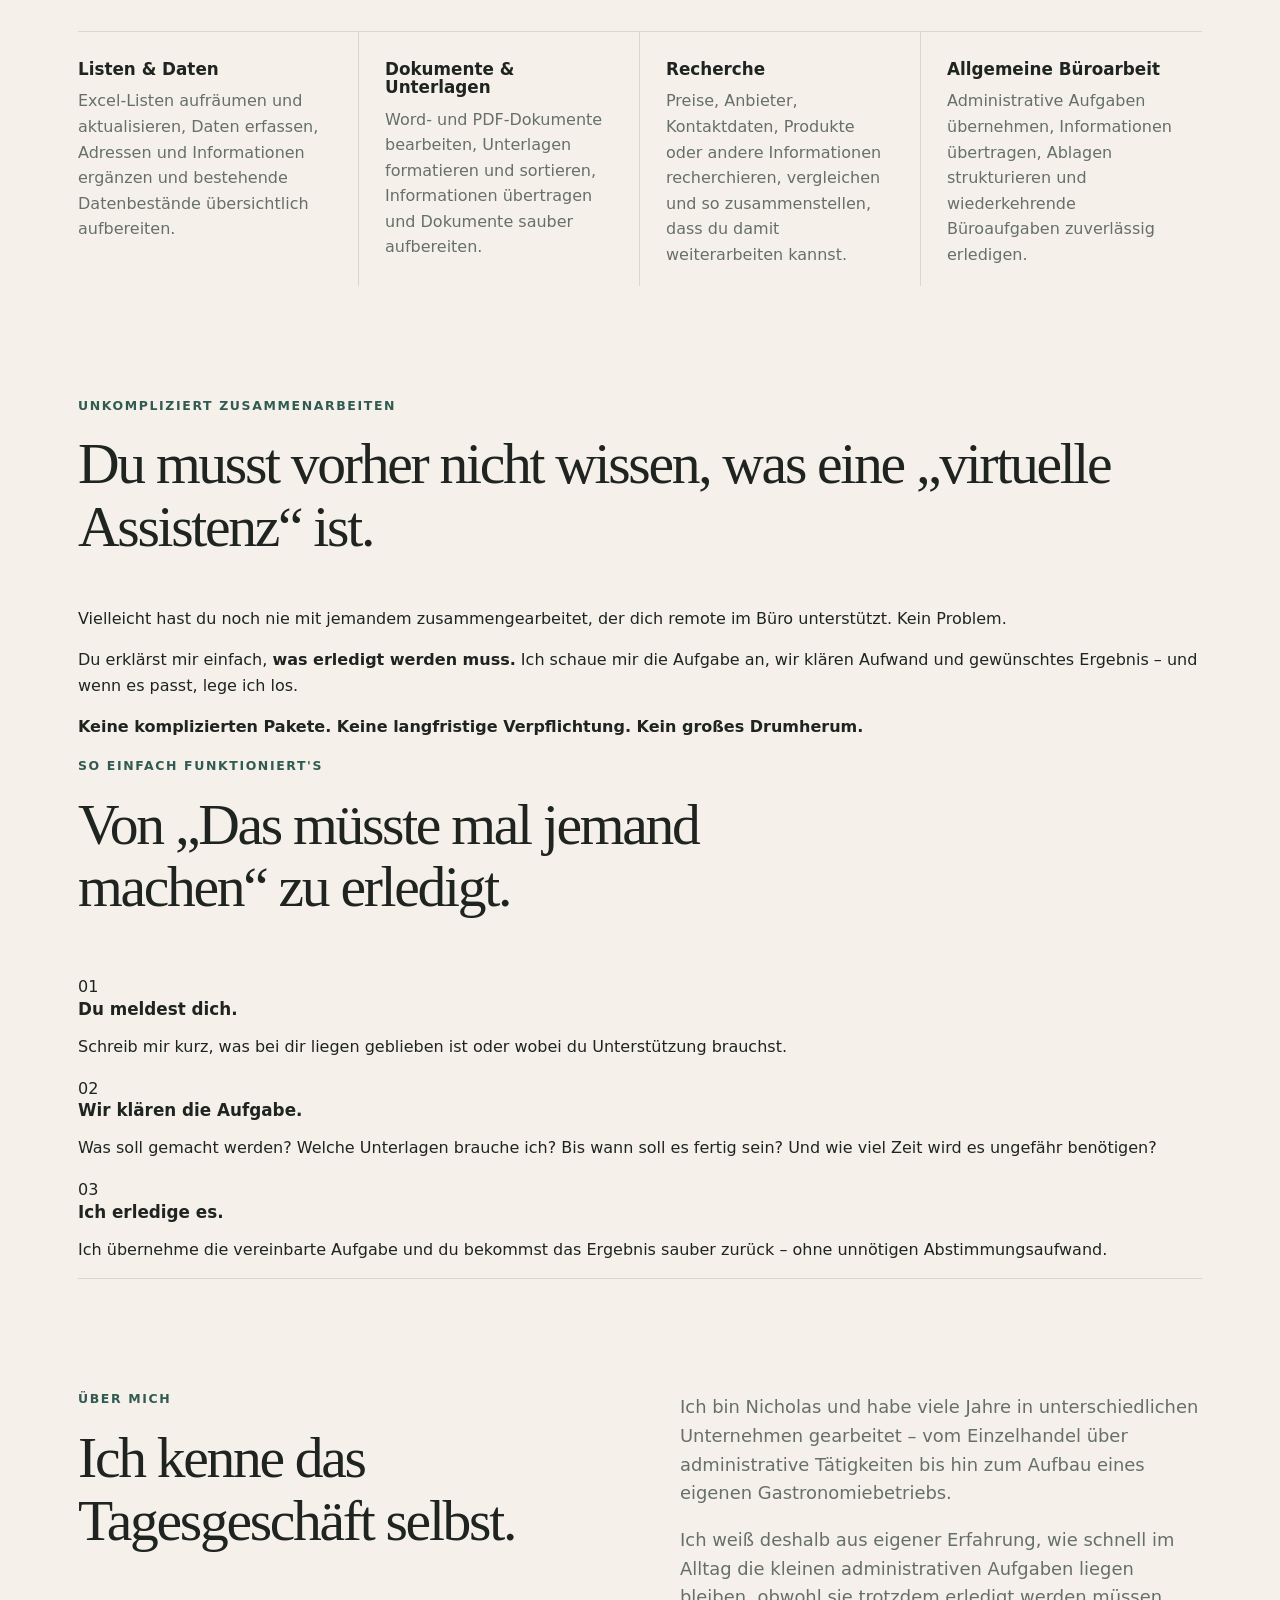
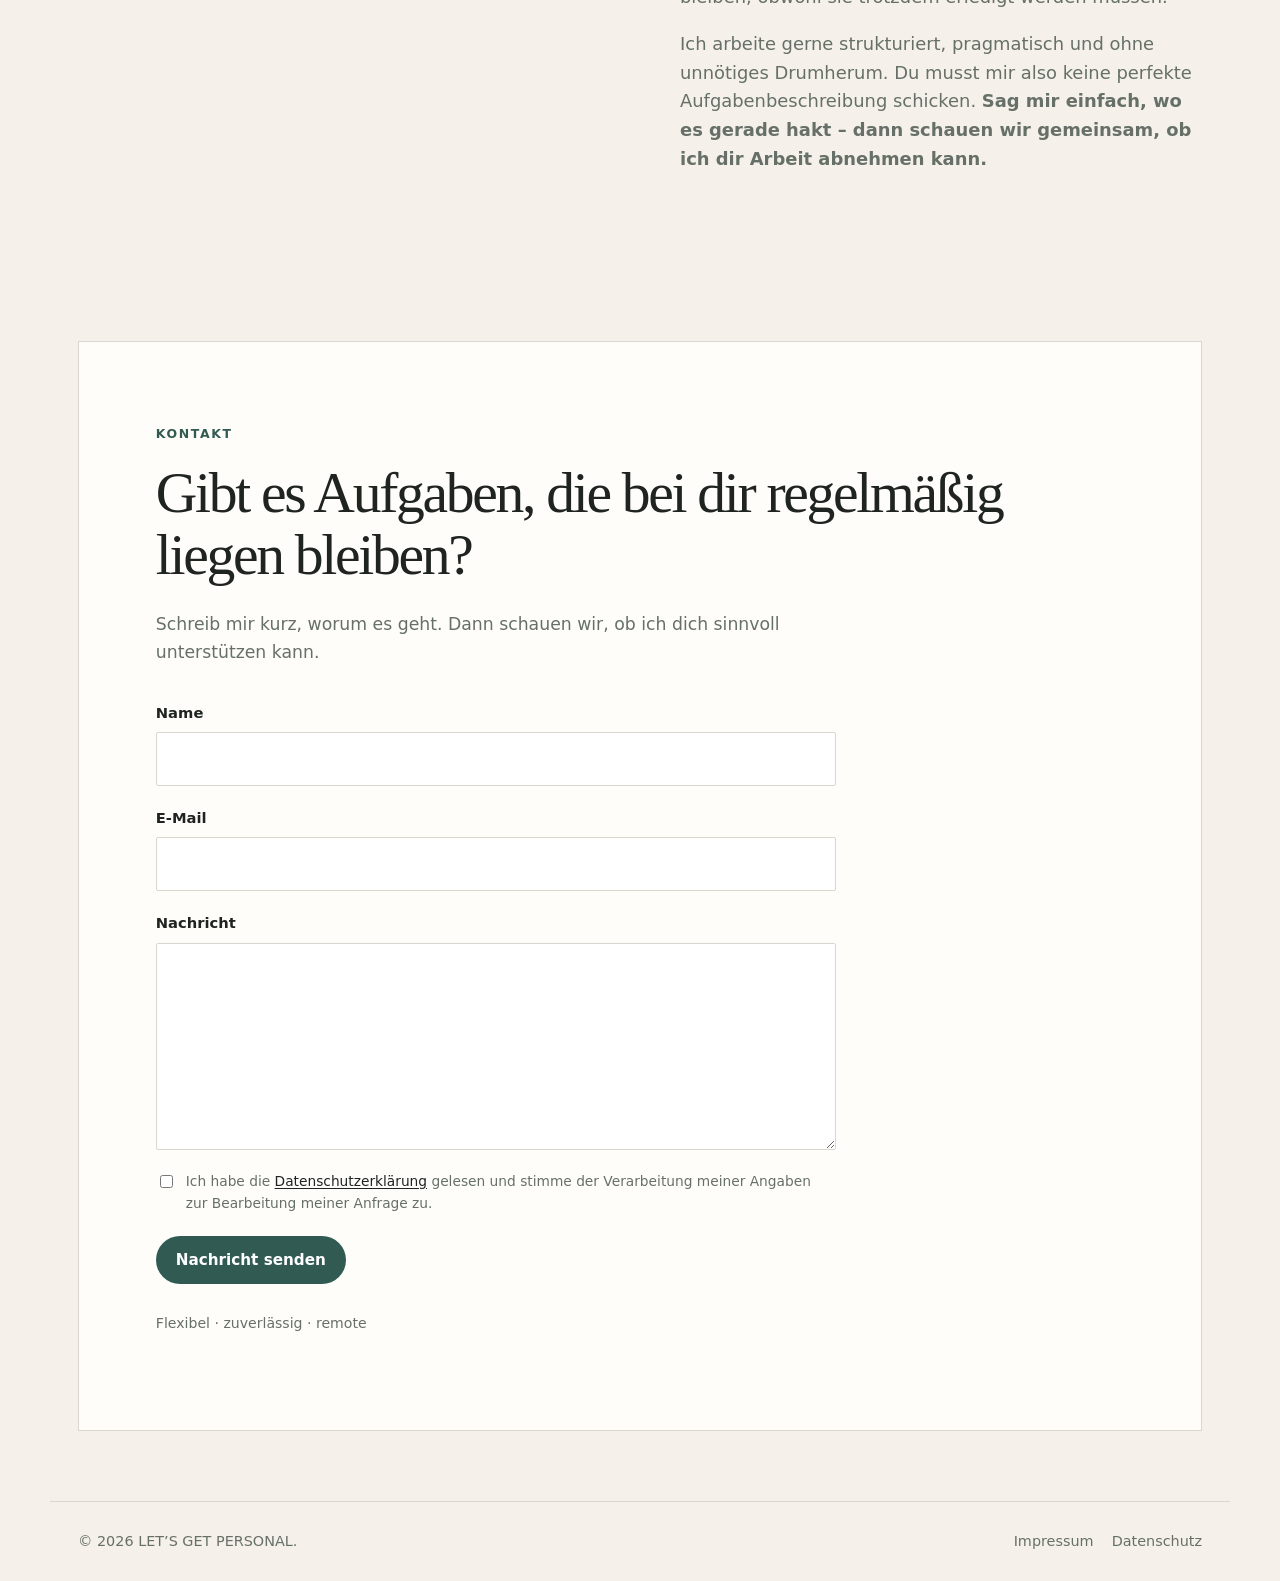
==== commit 68ead839: "Add files via upload" ====
--- a/index.html
+++ b/index.html
@@ -103,7 +103,7 @@
   <p class="small">Flexibel · zuverlässig · remote</p>
 </section>
 </main>
-<footer><span>© <span id="year"></span> Nicholas Luc</span><div><a href="impressum.html">Impressum</a><a href="datenschutz.html">Datenschutz</a></div></footer>
+<footer><span>© <span id="year"></span> LET’S GET PERSONAL.</span><div><a href="impressum.html">Impressum</a><a href="datenschutz.html">Datenschutz</a></div></footer>
 <script>document.getElementById('year').textContent=new Date().getFullYear();</script>
 </body>
 </html>
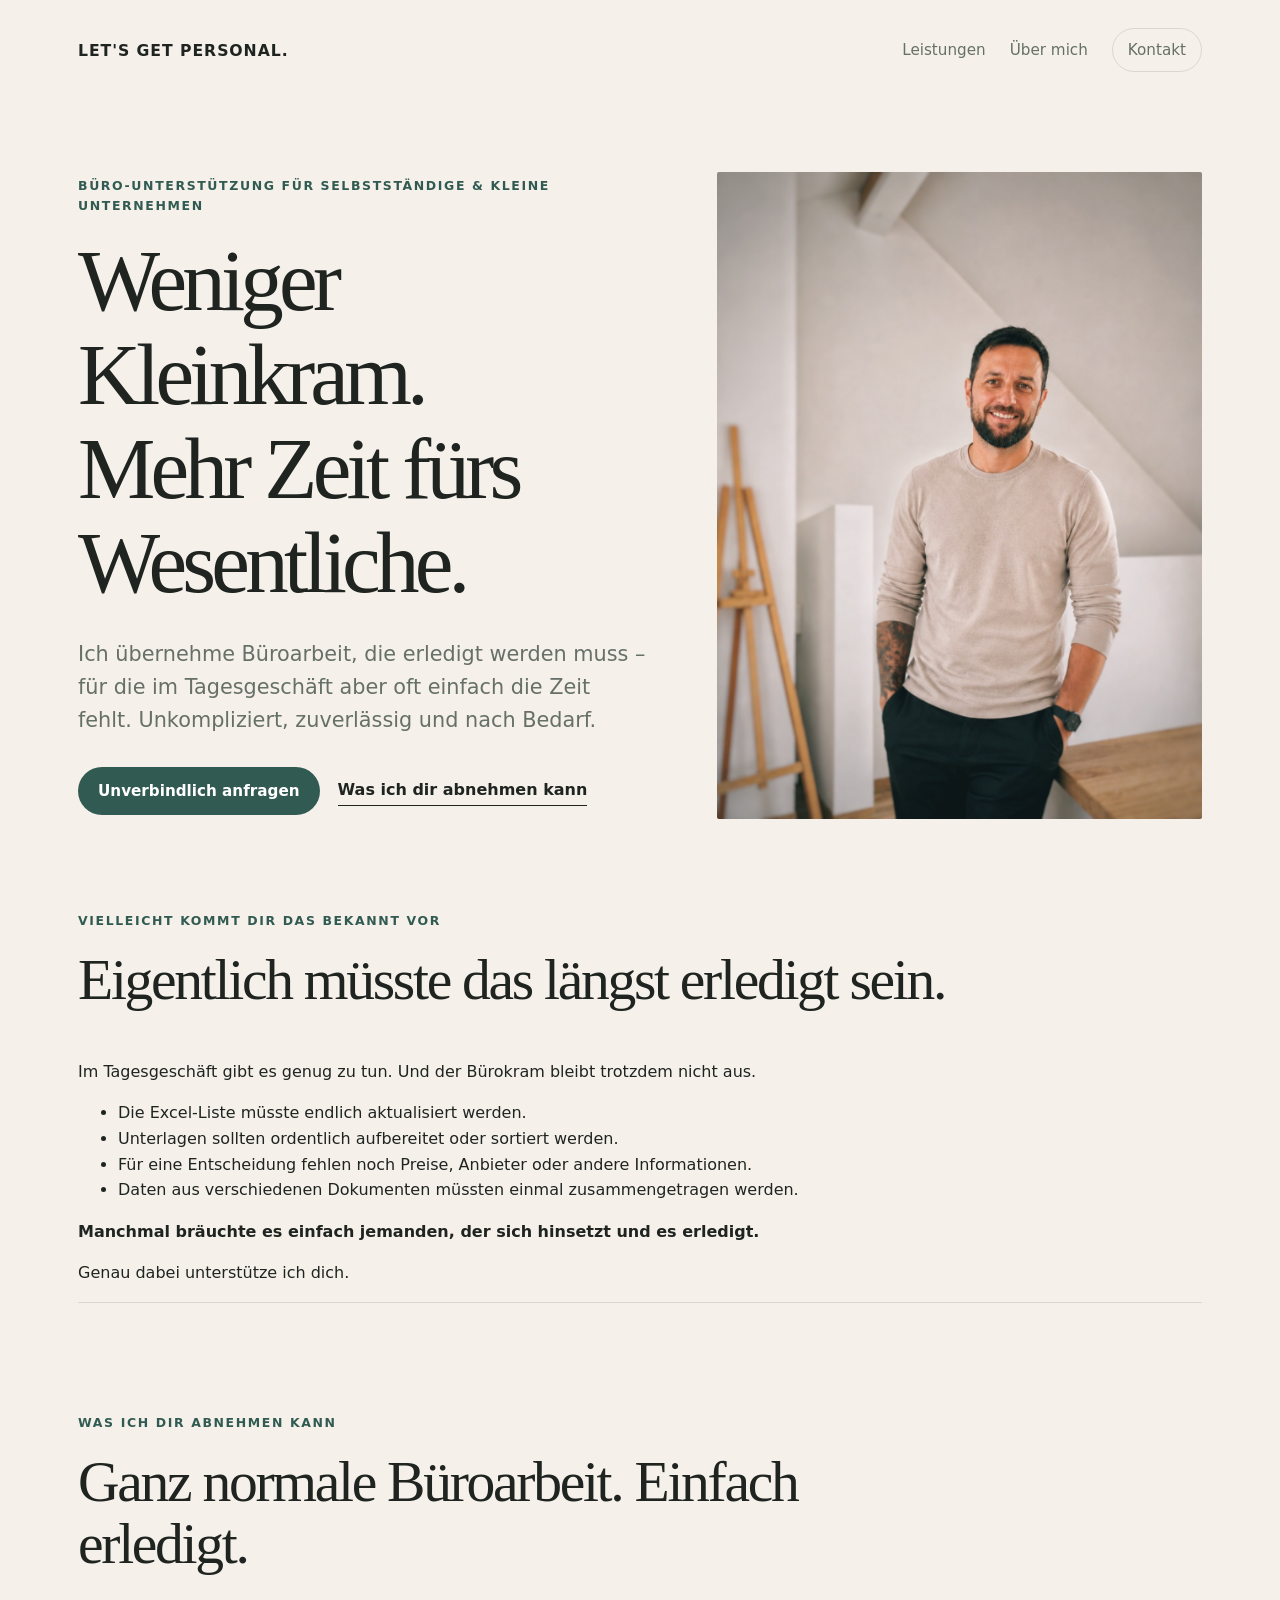
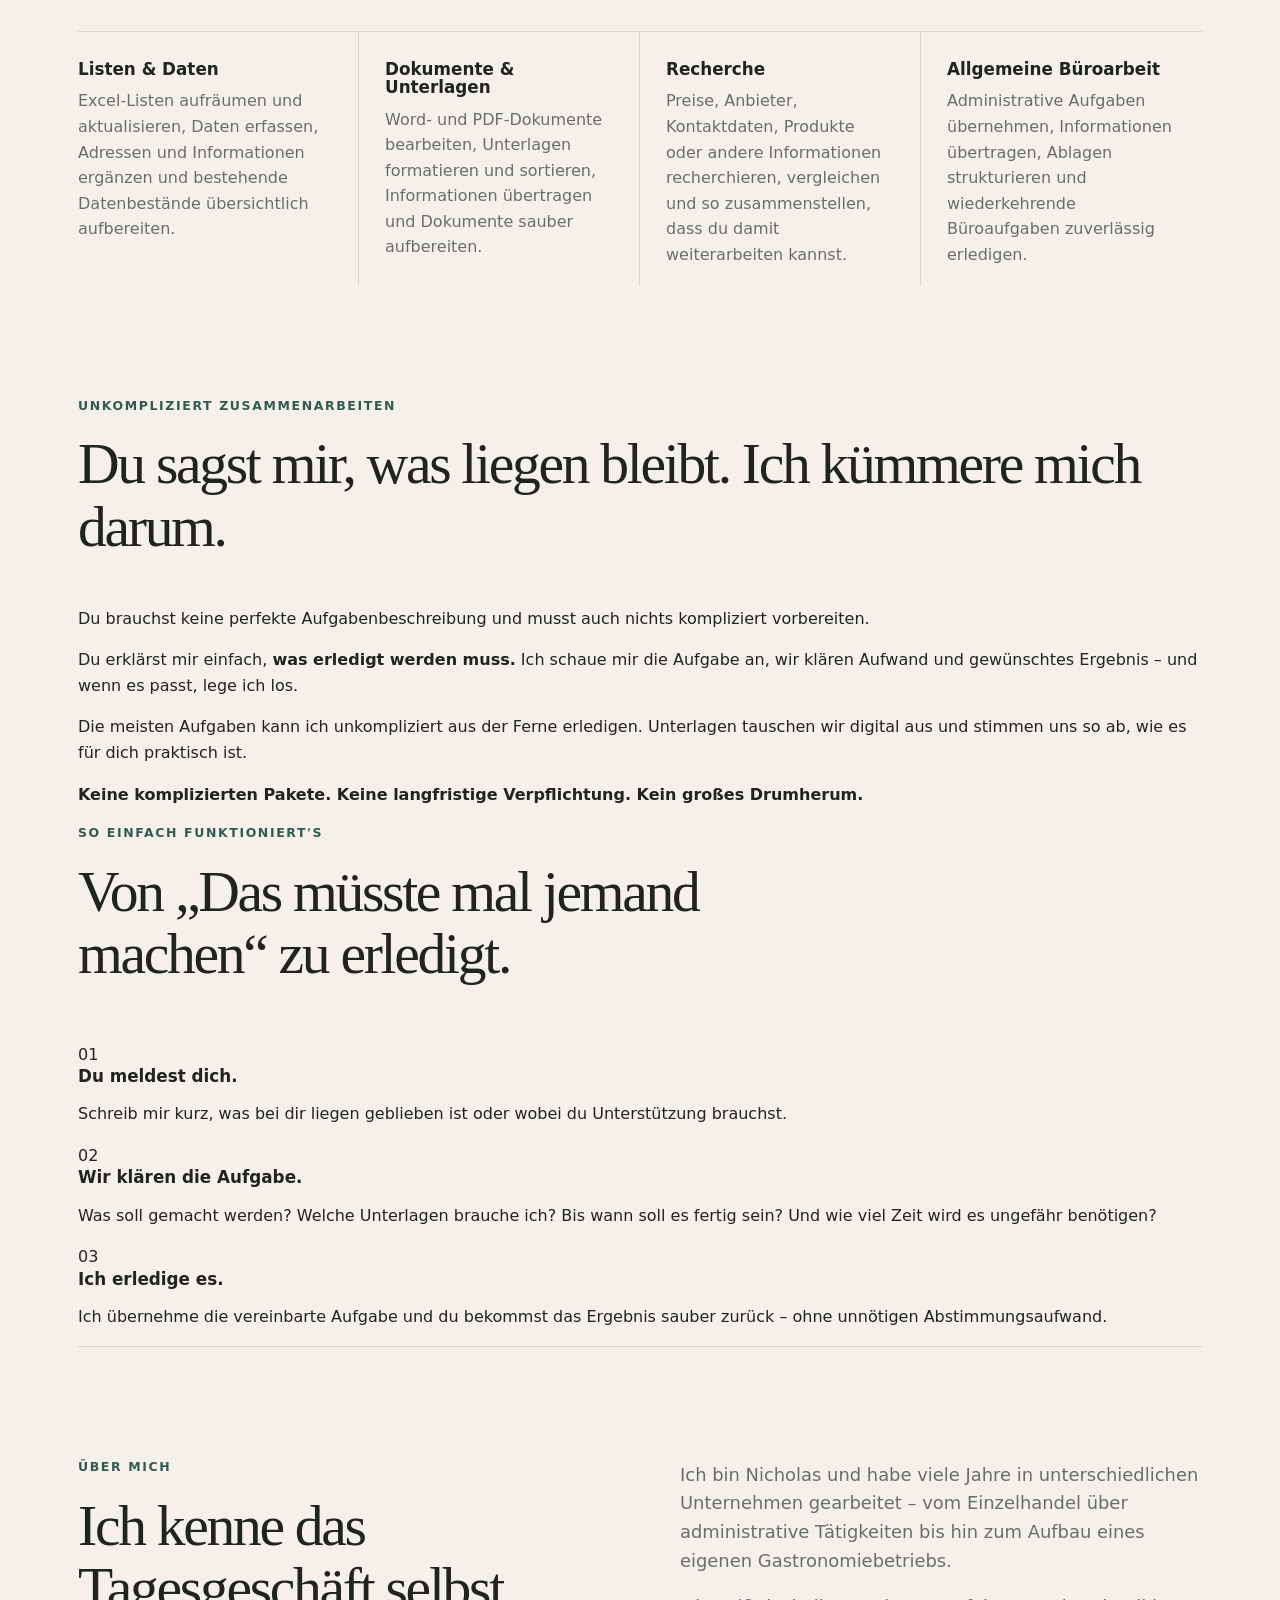
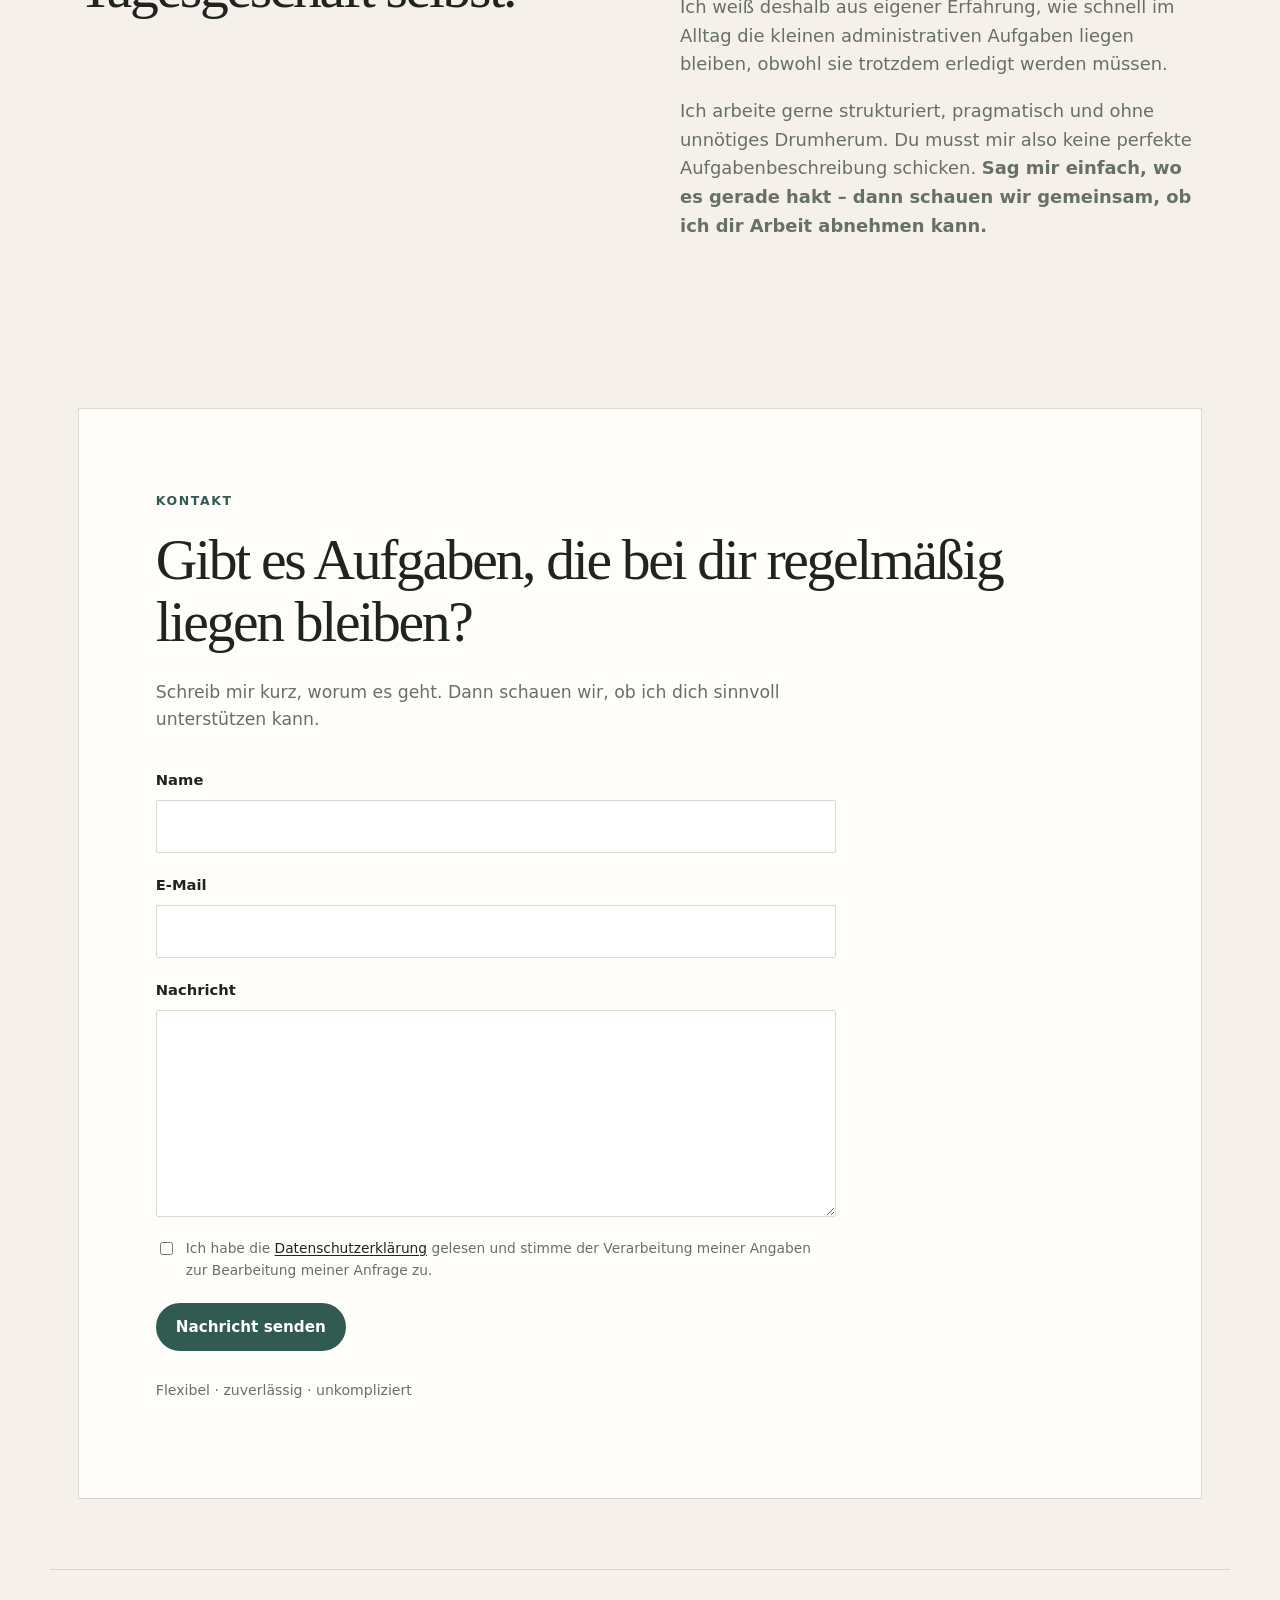
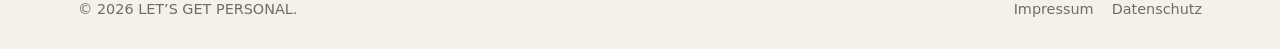
==== commit 17639702: "Add files via upload" ====
--- a/index.html
+++ b/index.html
@@ -3,8 +3,8 @@
 <head>
   <meta charset="utf-8">
   <meta name="viewport" content="width=device-width, initial-scale=1">
-  <title>LET'S GET PERSONAL. | Virtuelle Backoffice-Unterstützung</title>
-  <meta name="description" content="Unkomplizierte Backoffice-Unterstützung für Selbstständige und kleine Unternehmen: Listen und Daten, Dokumente, Recherche und allgemeine Büroarbeit – flexibel und remote.">
+  <title>LET'S GET PERSONAL. | Flexible Büro-Unterstützung</title>
+  <meta name="description" content="Flexible Büro-Unterstützung für Selbstständige und kleine Unternehmen: Listen und Daten, Dokumente, Recherche und allgemeine Büroarbeit – unkompliziert und zuverlässig.">
   <meta name="theme-color" content="#f5f1ea">
   <meta property="og:title" content="LET'S GET PERSONAL.">
   <meta property="og:description" content="Unterstützung bei Büroarbeit, die erledigt werden muss – für die im Alltag aber oft die Zeit fehlt.">
@@ -27,9 +27,9 @@
 <main id="top">
 <section class="hero">
   <div class="hero-copy">
-    <p class="eyebrow">Virtuelle Backoffice-Unterstützung</p>
+    <p class="eyebrow">Büro-Unterstützung für Selbstständige &amp; kleine Unternehmen</p>
     <h1>Weniger Kleinkram.<br>Mehr Zeit fürs Wesentliche.</h1>
-    <p class="intro">Unterstützung bei Büroarbeit, die erledigt werden muss – für die im Alltag aber oft die Zeit fehlt. Unkompliziert, zuverlässig und remote.</p>
+    <p class="intro">Ich übernehme Büroarbeit, die erledigt werden muss – für die im Tagesgeschäft aber oft einfach die Zeit fehlt. Unkompliziert, zuverlässig und nach Bedarf.</p>
     <div class="hero-actions"><a class="button primary" href="#kontakt">Unverbindlich anfragen</a><a class="text-link" href="#leistungen">Was ich dir abnehmen kann</a></div>
   </div>
   <figure class="portrait-wrap"><img class="portrait" src="assets/nicholas-luc.jpg" alt="Nicholas Luc"></figure>
@@ -63,9 +63,10 @@
 <section class="no-va">
   <div class="no-va-inner">
     <p class="eyebrow">Unkompliziert zusammenarbeiten</p>
-    <h2>Du musst vorher nicht wissen, was eine „virtuelle Assistenz“ ist.</h2>
-    <p>Vielleicht hast du noch nie mit jemandem zusammengearbeitet, der dich remote im Büro unterstützt. Kein Problem.</p>
+    <h2>Du sagst mir, was liegen bleibt. Ich kümmere mich darum.</h2>
+    <p>Du brauchst keine perfekte Aufgabenbeschreibung und musst auch nichts kompliziert vorbereiten.</p>
     <p>Du erklärst mir einfach, <strong>was erledigt werden muss.</strong> Ich schaue mir die Aufgabe an, wir klären Aufwand und gewünschtes Ergebnis – und wenn es passt, lege ich los.</p>
+    <p>Die meisten Aufgaben kann ich unkompliziert aus der Ferne erledigen. Unterlagen tauschen wir digital aus und stimmen uns so ab, wie es für dich praktisch ist.</p>
     <p><strong>Keine komplizierten Pakete. Keine langfristige Verpflichtung. Kein großes Drumherum.</strong></p>
   </div>
 </section>
@@ -100,7 +101,7 @@
     <label class="form-consent"><input type="checkbox" name="datenschutz_bestaetigt" value="ja" required><span>Ich habe die <a href="datenschutz.html">Datenschutzerklärung</a> gelesen und stimme der Verarbeitung meiner Angaben zur Bearbeitung meiner Anfrage zu.</span></label>
     <button class="button primary form-submit" type="submit">Nachricht senden</button>
   </form>
-  <p class="small">Flexibel · zuverlässig · remote</p>
+  <p class="small">Flexibel · zuverlässig · unkompliziert</p>
 </section>
 </main>
 <footer><span>© <span id="year"></span> LET’S GET PERSONAL.</span><div><a href="impressum.html">Impressum</a><a href="datenschutz.html">Datenschutz</a></div></footer>
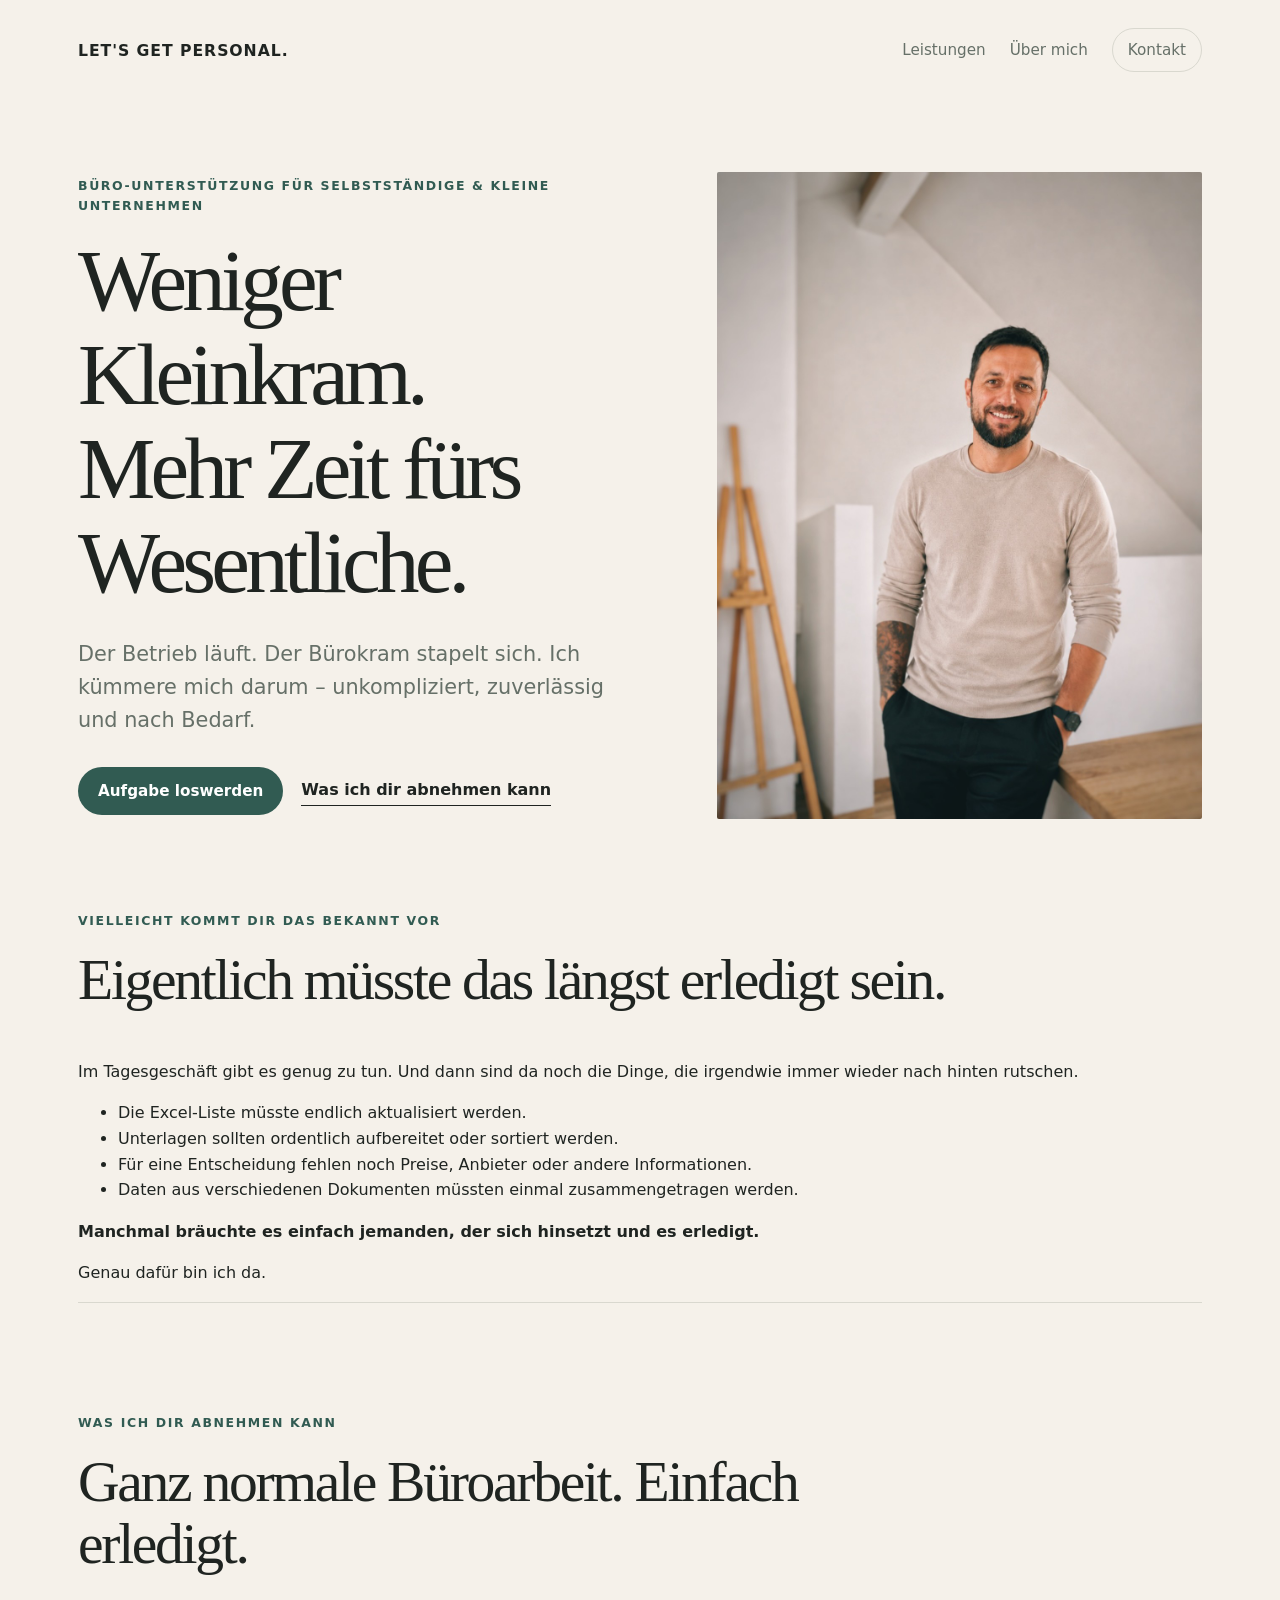
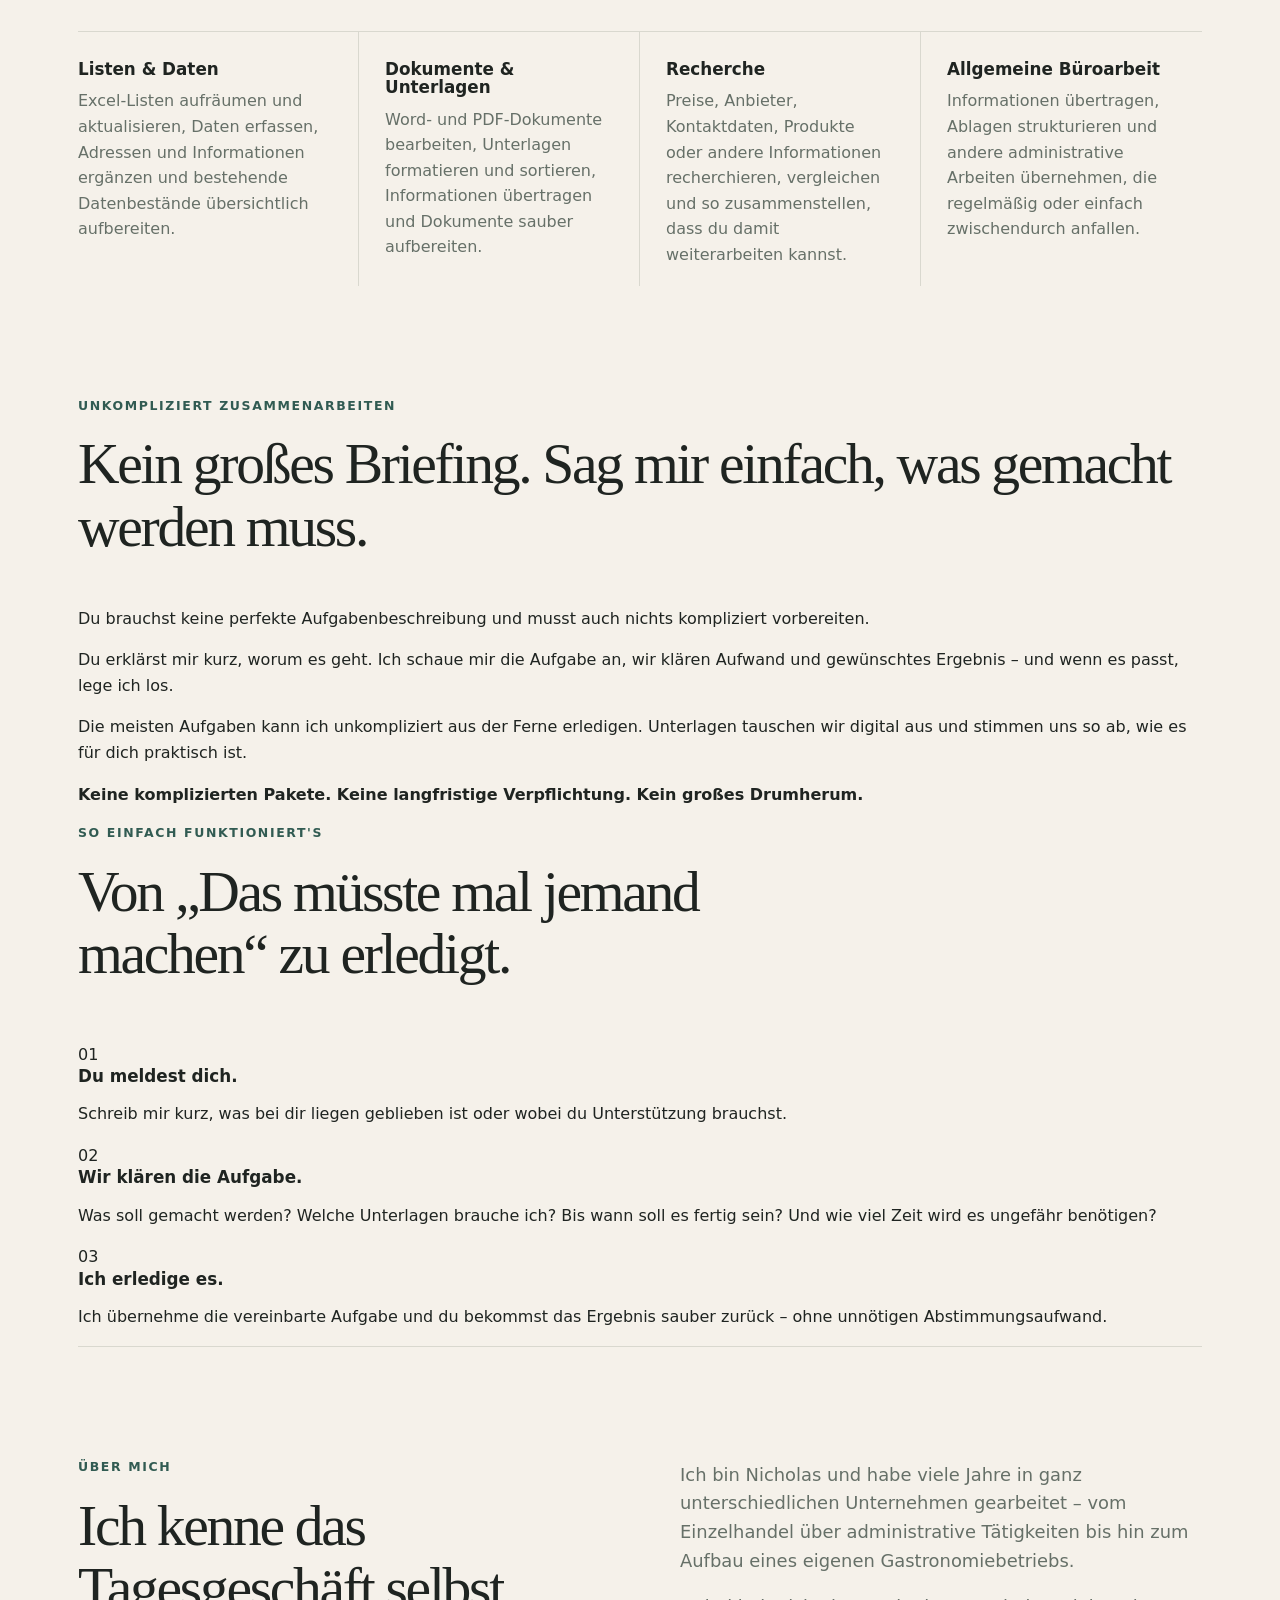
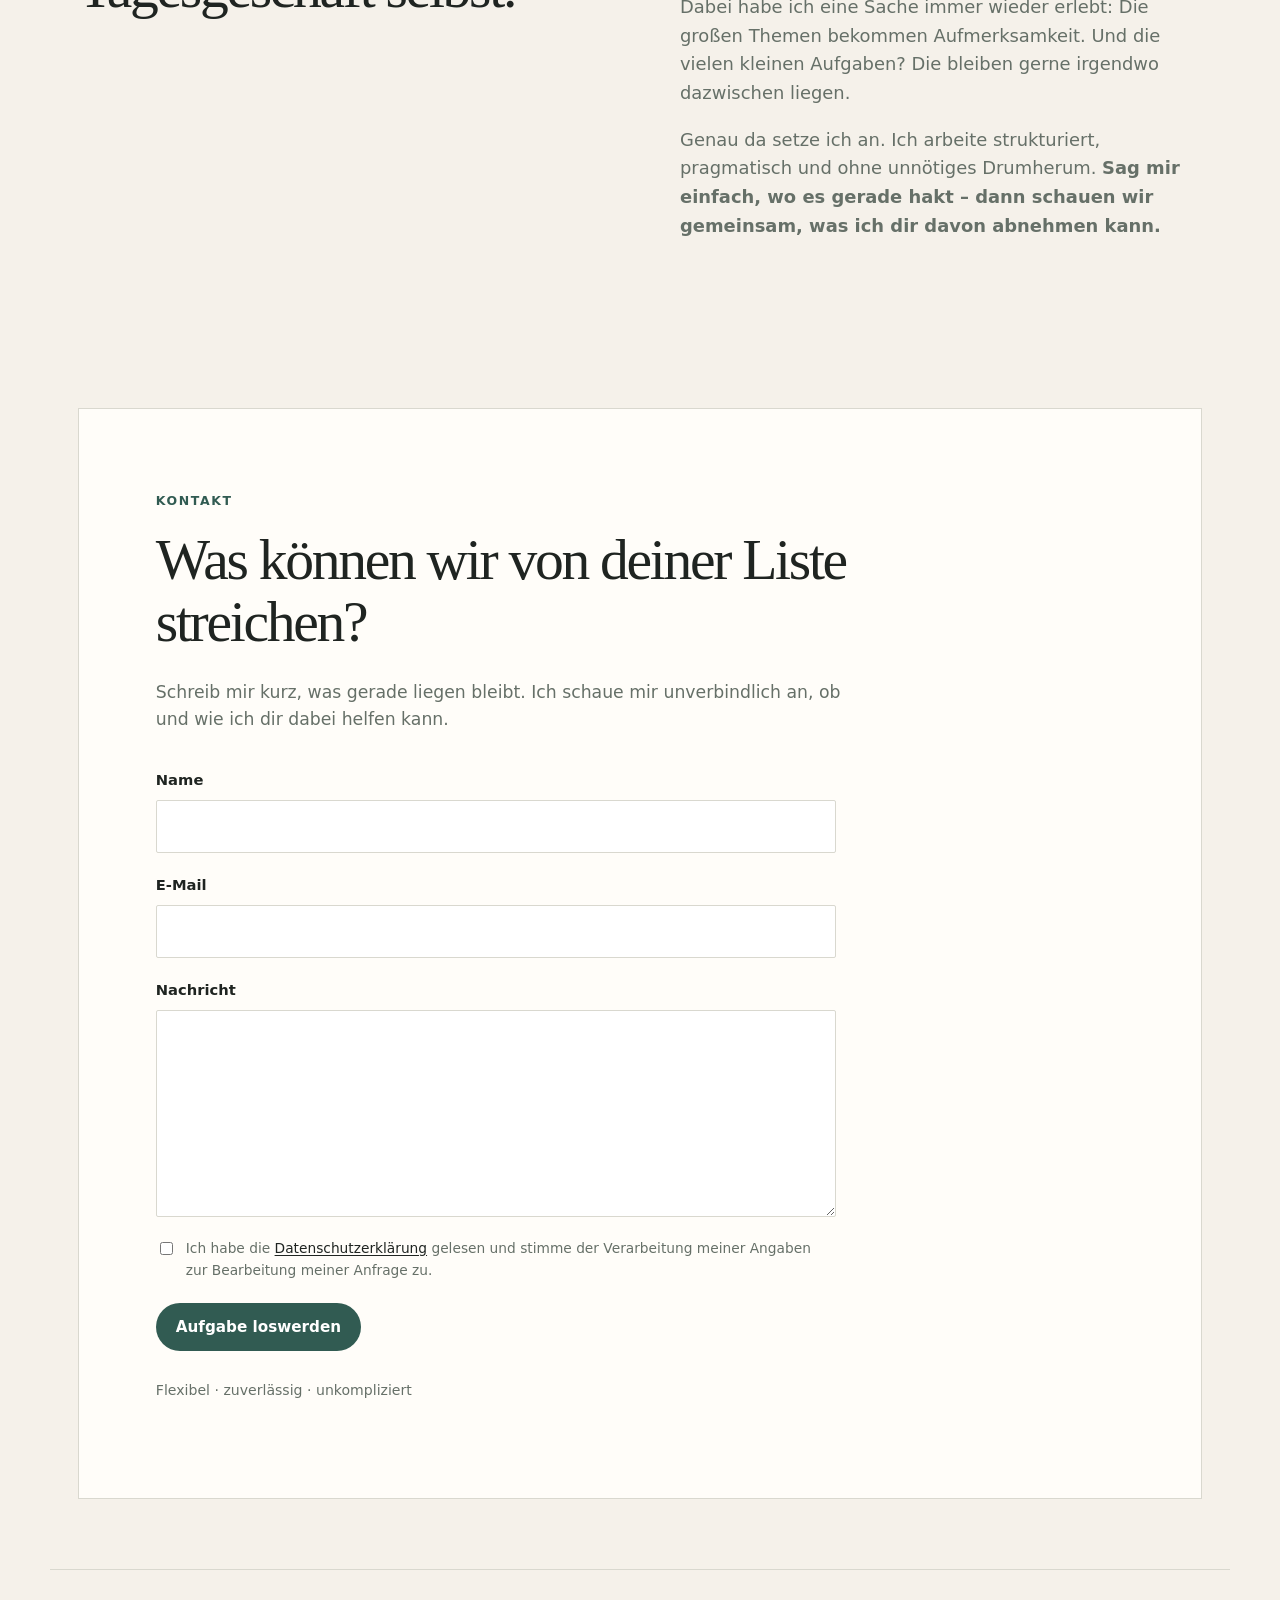
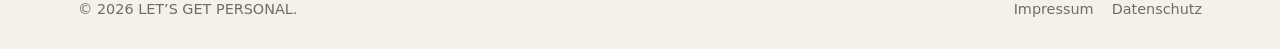
==== commit 97df209f: "Add files via upload" ====
--- a/index.html
+++ b/index.html
@@ -7,7 +7,7 @@
   <meta name="description" content="Flexible Büro-Unterstützung für Selbstständige und kleine Unternehmen: Listen und Daten, Dokumente, Recherche und allgemeine Büroarbeit – unkompliziert und zuverlässig.">
   <meta name="theme-color" content="#f5f1ea">
   <meta property="og:title" content="LET'S GET PERSONAL.">
-  <meta property="og:description" content="Unterstützung bei Büroarbeit, die erledigt werden muss – für die im Alltag aber oft die Zeit fehlt.">
+  <meta property="og:description" content="Der Betrieb läuft. Der Bürokram stapelt sich. Ich kümmere mich darum – unkompliziert, zuverlässig und nach Bedarf.">
   <meta property="og:type" content="website">
   <link rel="stylesheet" href="styles.css?v=4">
   <style>
@@ -29,8 +29,8 @@
   <div class="hero-copy">
     <p class="eyebrow">Büro-Unterstützung für Selbstständige &amp; kleine Unternehmen</p>
     <h1>Weniger Kleinkram.<br>Mehr Zeit fürs Wesentliche.</h1>
-    <p class="intro">Ich übernehme Büroarbeit, die erledigt werden muss – für die im Tagesgeschäft aber oft einfach die Zeit fehlt. Unkompliziert, zuverlässig und nach Bedarf.</p>
-    <div class="hero-actions"><a class="button primary" href="#kontakt">Unverbindlich anfragen</a><a class="text-link" href="#leistungen">Was ich dir abnehmen kann</a></div>
+    <p class="intro">Der Betrieb läuft. Der Bürokram stapelt sich. Ich kümmere mich darum – unkompliziert, zuverlässig und nach Bedarf.</p>
+    <div class="hero-actions"><a class="button primary" href="#kontakt">Aufgabe loswerden</a><a class="text-link" href="#leistungen">Was ich dir abnehmen kann</a></div>
   </div>
   <figure class="portrait-wrap"><img class="portrait" src="assets/nicholas-luc.jpg" alt="Nicholas Luc"></figure>
 </section>
@@ -38,7 +38,7 @@
 <section class="problem">
   <div><p class="eyebrow">Vielleicht kommt dir das bekannt vor</p><h2>Eigentlich müsste das längst erledigt sein.</h2></div>
   <div class="problem-copy">
-    <p class="problem-lead">Im Tagesgeschäft gibt es genug zu tun. Und der Bürokram bleibt trotzdem nicht aus.</p>
+    <p class="problem-lead">Im Tagesgeschäft gibt es genug zu tun. Und dann sind da noch die Dinge, die irgendwie immer wieder nach hinten rutschen.</p>
     <ul class="problem-list">
       <li>Die Excel-Liste müsste endlich aktualisiert werden.</li>
       <li>Unterlagen sollten ordentlich aufbereitet oder sortiert werden.</li>
@@ -46,7 +46,7 @@
       <li>Daten aus verschiedenen Dokumenten müssten einmal zusammengetragen werden.</li>
     </ul>
     <p><strong>Manchmal bräuchte es einfach jemanden, der sich hinsetzt und es erledigt.</strong></p>
-    <p>Genau dabei unterstütze ich dich.</p>
+    <p>Genau dafür bin ich da.</p>
   </div>
 </section>
 
@@ -56,16 +56,16 @@
     <article><h3>Listen &amp; Daten</h3><p>Excel-Listen aufräumen und aktualisieren, Daten erfassen, Adressen und Informationen ergänzen und bestehende Datenbestände übersichtlich aufbereiten.</p></article>
     <article><h3>Dokumente &amp; Unterlagen</h3><p>Word- und PDF-Dokumente bearbeiten, Unterlagen formatieren und sortieren, Informationen übertragen und Dokumente sauber aufbereiten.</p></article>
     <article><h3>Recherche</h3><p>Preise, Anbieter, Kontaktdaten, Produkte oder andere Informationen recherchieren, vergleichen und so zusammenstellen, dass du damit weiterarbeiten kannst.</p></article>
-    <article><h3>Allgemeine Büroarbeit</h3><p>Administrative Aufgaben übernehmen, Informationen übertragen, Ablagen strukturieren und wiederkehrende Büroaufgaben zuverlässig erledigen.</p></article>
+    <article><h3>Allgemeine Büroarbeit</h3><p>Informationen übertragen, Ablagen strukturieren und andere administrative Arbeiten übernehmen, die regelmäßig oder einfach zwischendurch anfallen.</p></article>
   </div>
 </section>
 
 <section class="no-va">
   <div class="no-va-inner">
     <p class="eyebrow">Unkompliziert zusammenarbeiten</p>
-    <h2>Du sagst mir, was liegen bleibt. Ich kümmere mich darum.</h2>
+    <h2>Kein großes Briefing. Sag mir einfach, was gemacht werden muss.</h2>
     <p>Du brauchst keine perfekte Aufgabenbeschreibung und musst auch nichts kompliziert vorbereiten.</p>
-    <p>Du erklärst mir einfach, <strong>was erledigt werden muss.</strong> Ich schaue mir die Aufgabe an, wir klären Aufwand und gewünschtes Ergebnis – und wenn es passt, lege ich los.</p>
+    <p>Du erklärst mir kurz, worum es geht. Ich schaue mir die Aufgabe an, wir klären Aufwand und gewünschtes Ergebnis – und wenn es passt, lege ich los.</p>
     <p>Die meisten Aufgaben kann ich unkompliziert aus der Ferne erledigen. Unterlagen tauschen wir digital aus und stimmen uns so ab, wie es für dich praktisch ist.</p>
     <p><strong>Keine komplizierten Pakete. Keine langfristige Verpflichtung. Kein großes Drumherum.</strong></p>
   </div>
@@ -83,15 +83,15 @@
 <section class="about" id="ueber-mich">
   <div><p class="eyebrow">Über mich</p><h2>Ich kenne das Tagesgeschäft selbst.</h2></div>
   <div class="about-copy">
-    <p>Ich bin Nicholas und habe viele Jahre in unterschiedlichen Unternehmen gearbeitet – vom Einzelhandel über administrative Tätigkeiten bis hin zum Aufbau eines eigenen Gastronomiebetriebs.</p>
-    <p>Ich weiß deshalb aus eigener Erfahrung, wie schnell im Alltag die kleinen administrativen Aufgaben liegen bleiben, obwohl sie trotzdem erledigt werden müssen.</p>
-    <p>Ich arbeite gerne strukturiert, pragmatisch und ohne unnötiges Drumherum. Du musst mir also keine perfekte Aufgabenbeschreibung schicken. <strong>Sag mir einfach, wo es gerade hakt – dann schauen wir gemeinsam, ob ich dir Arbeit abnehmen kann.</strong></p>
+    <p>Ich bin Nicholas und habe viele Jahre in ganz unterschiedlichen Unternehmen gearbeitet – vom Einzelhandel über administrative Tätigkeiten bis hin zum Aufbau eines eigenen Gastronomiebetriebs.</p>
+    <p>Dabei habe ich eine Sache immer wieder erlebt: Die großen Themen bekommen Aufmerksamkeit. Und die vielen kleinen Aufgaben? Die bleiben gerne irgendwo dazwischen liegen.</p>
+    <p>Genau da setze ich an. Ich arbeite strukturiert, pragmatisch und ohne unnötiges Drumherum. <strong>Sag mir einfach, wo es gerade hakt – dann schauen wir gemeinsam, was ich dir davon abnehmen kann.</strong></p>
   </div>
 </section>
 
 <section class="contact" id="kontakt">
-  <p class="eyebrow">Kontakt</p><h2>Gibt es Aufgaben, die bei dir regelmäßig liegen bleiben?</h2>
-  <p>Schreib mir kurz, worum es geht. Dann schauen wir, ob ich dich sinnvoll unterstützen kann.</p>
+  <p class="eyebrow">Kontakt</p><h2>Was können wir von deiner Liste streichen?</h2>
+  <p>Schreib mir kurz, was gerade liegen bleibt. Ich schaue mir unverbindlich an, ob und wie ich dir dabei helfen kann.</p>
   <form class="contact-form" action="https://formspree.io/f/xwlkbzqd" method="POST">
     <div class="form-row">
       <div class="form-field"><label for="name">Name</label><input id="name" name="name" type="text" autocomplete="name" required></div>
@@ -99,7 +99,7 @@
     </div>
     <div class="form-field"><label for="message">Nachricht</label><textarea id="message" name="message" rows="7" required></textarea></div>
     <label class="form-consent"><input type="checkbox" name="datenschutz_bestaetigt" value="ja" required><span>Ich habe die <a href="datenschutz.html">Datenschutzerklärung</a> gelesen und stimme der Verarbeitung meiner Angaben zur Bearbeitung meiner Anfrage zu.</span></label>
-    <button class="button primary form-submit" type="submit">Nachricht senden</button>
+    <button class="button primary form-submit" type="submit">Aufgabe loswerden</button>
   </form>
   <p class="small">Flexibel · zuverlässig · unkompliziert</p>
 </section>
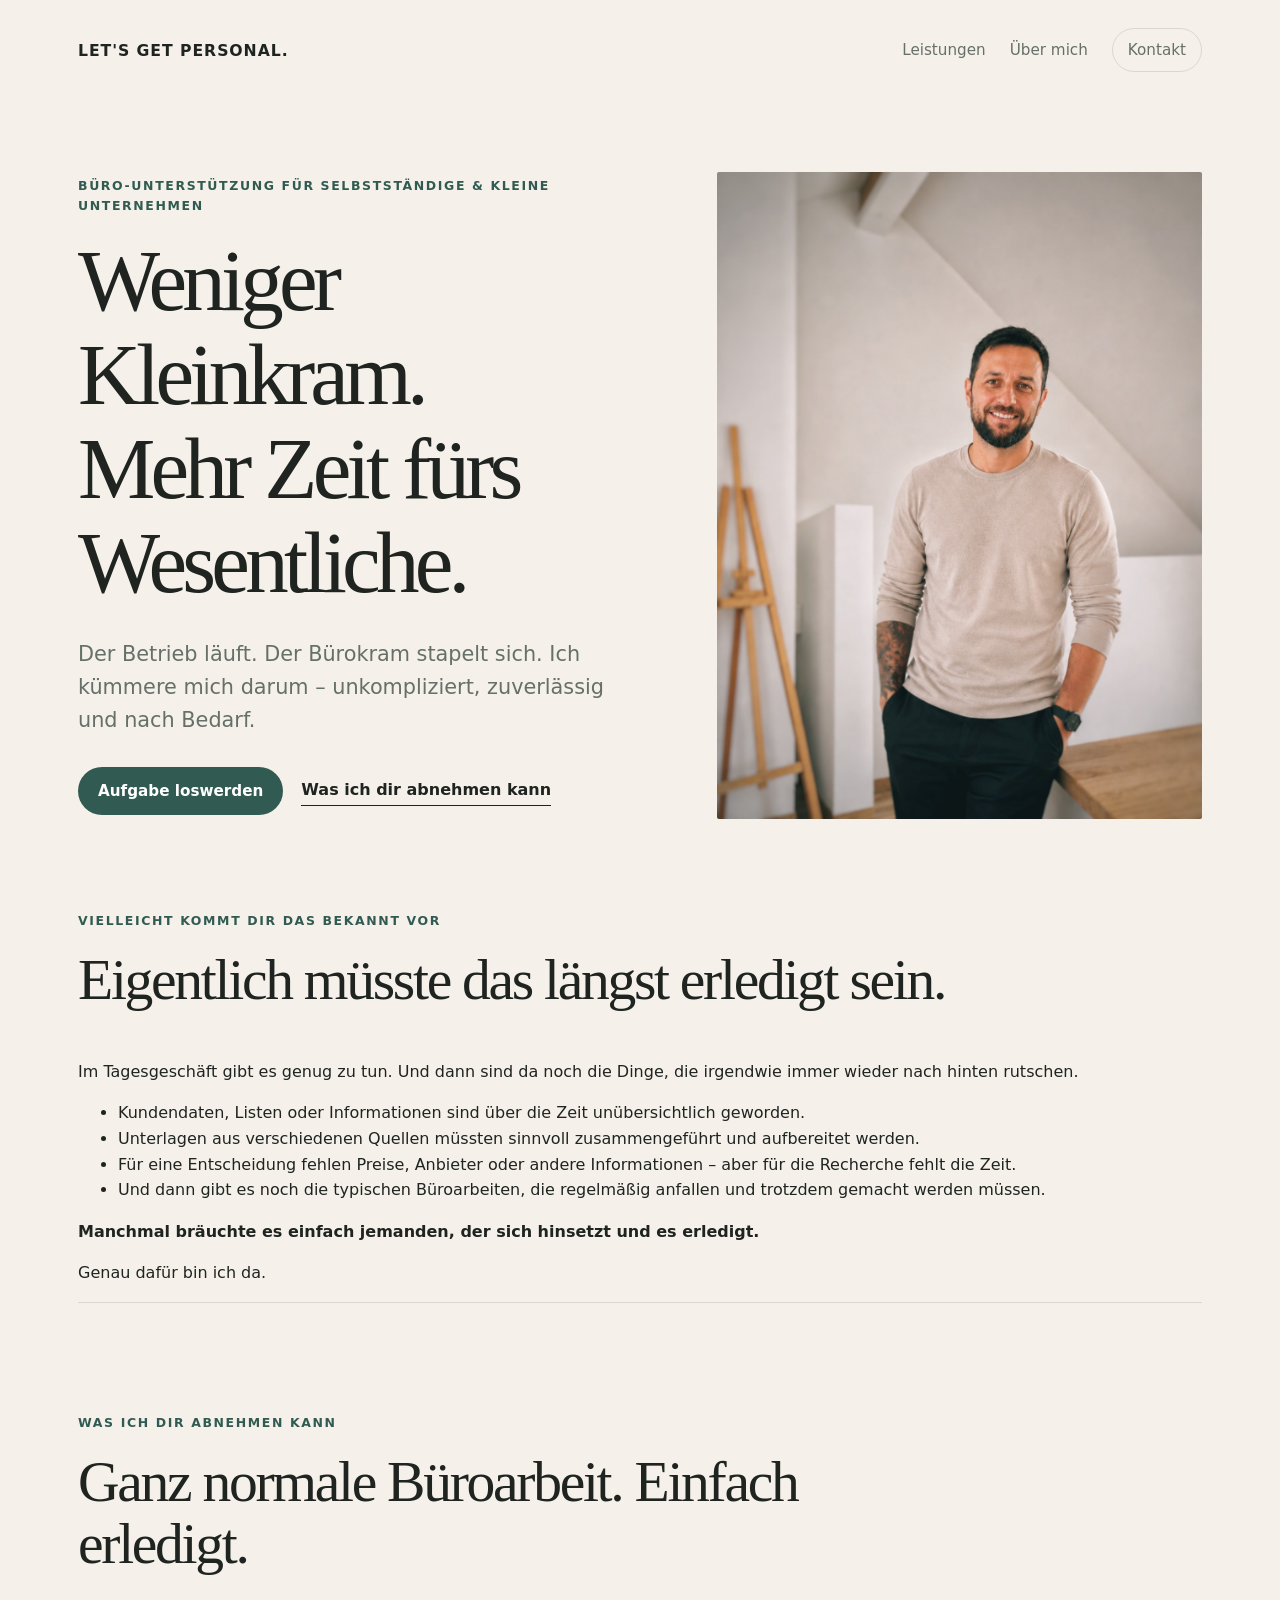
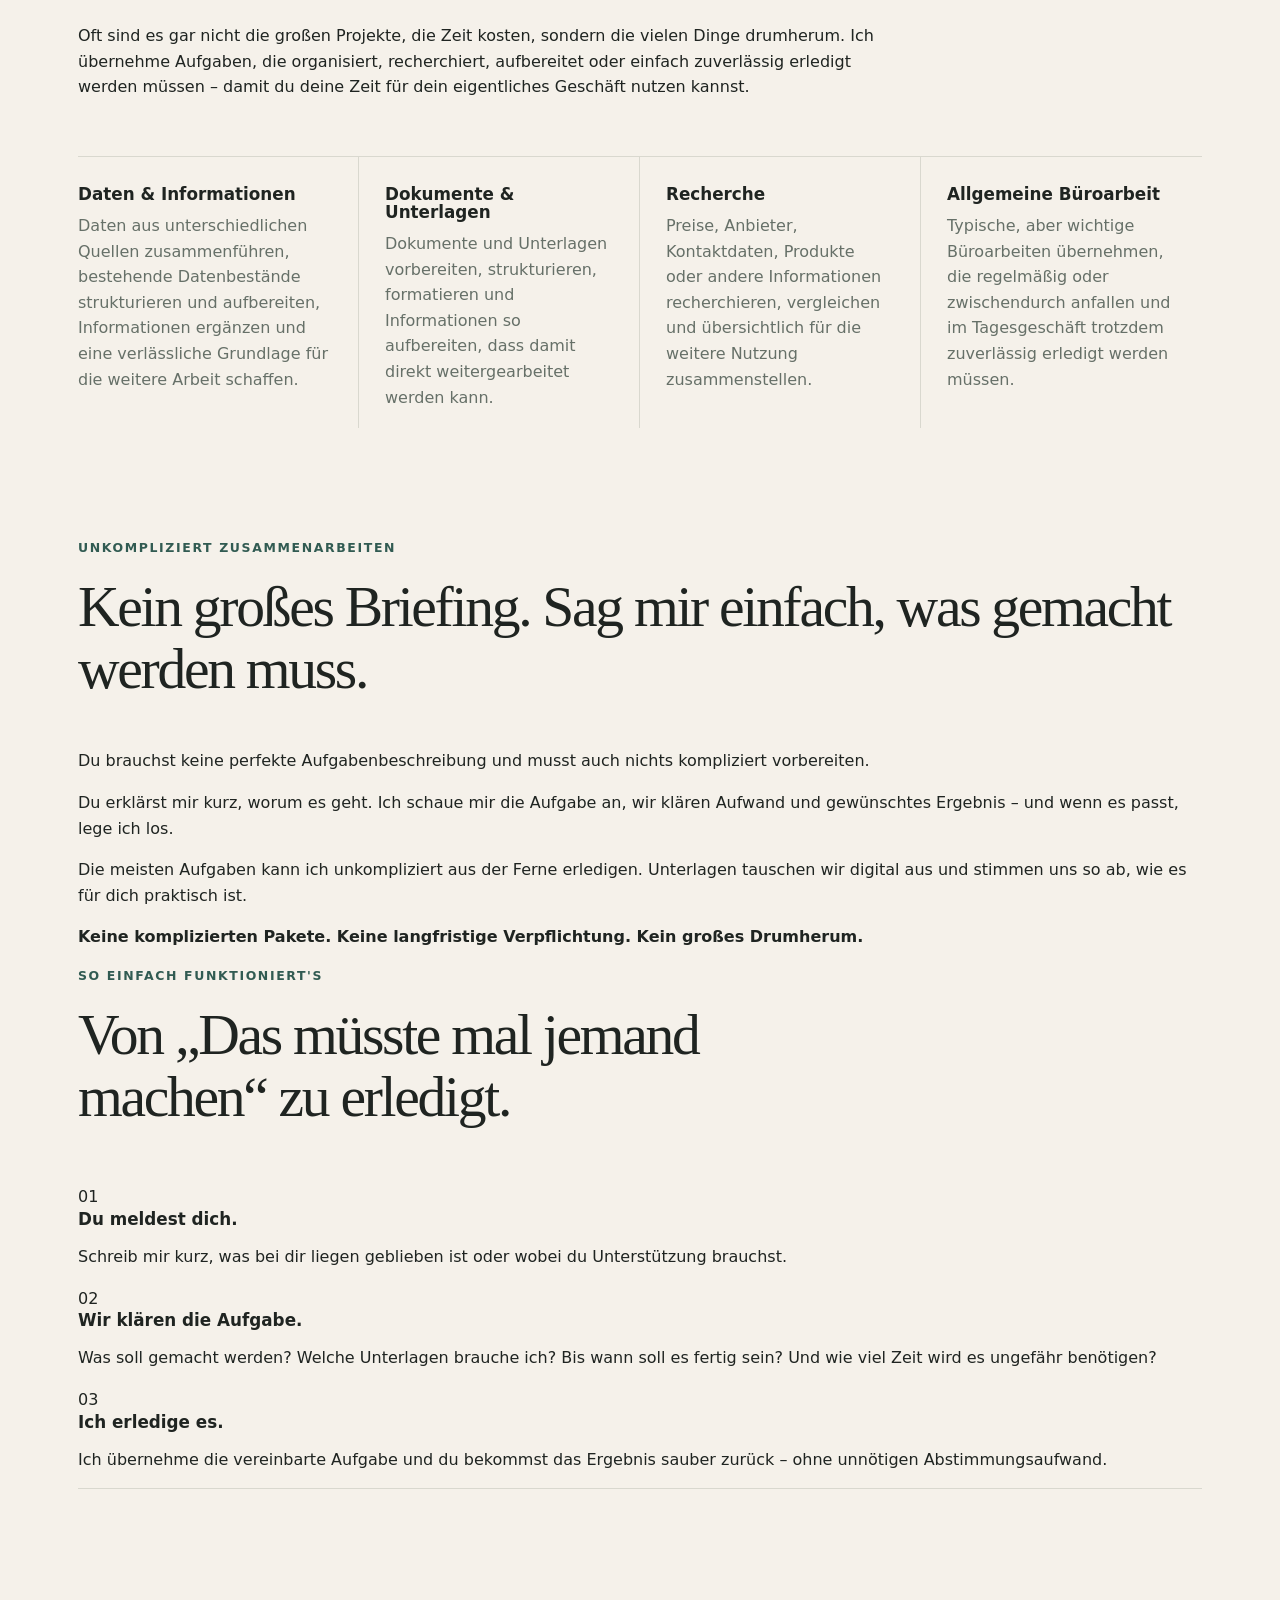
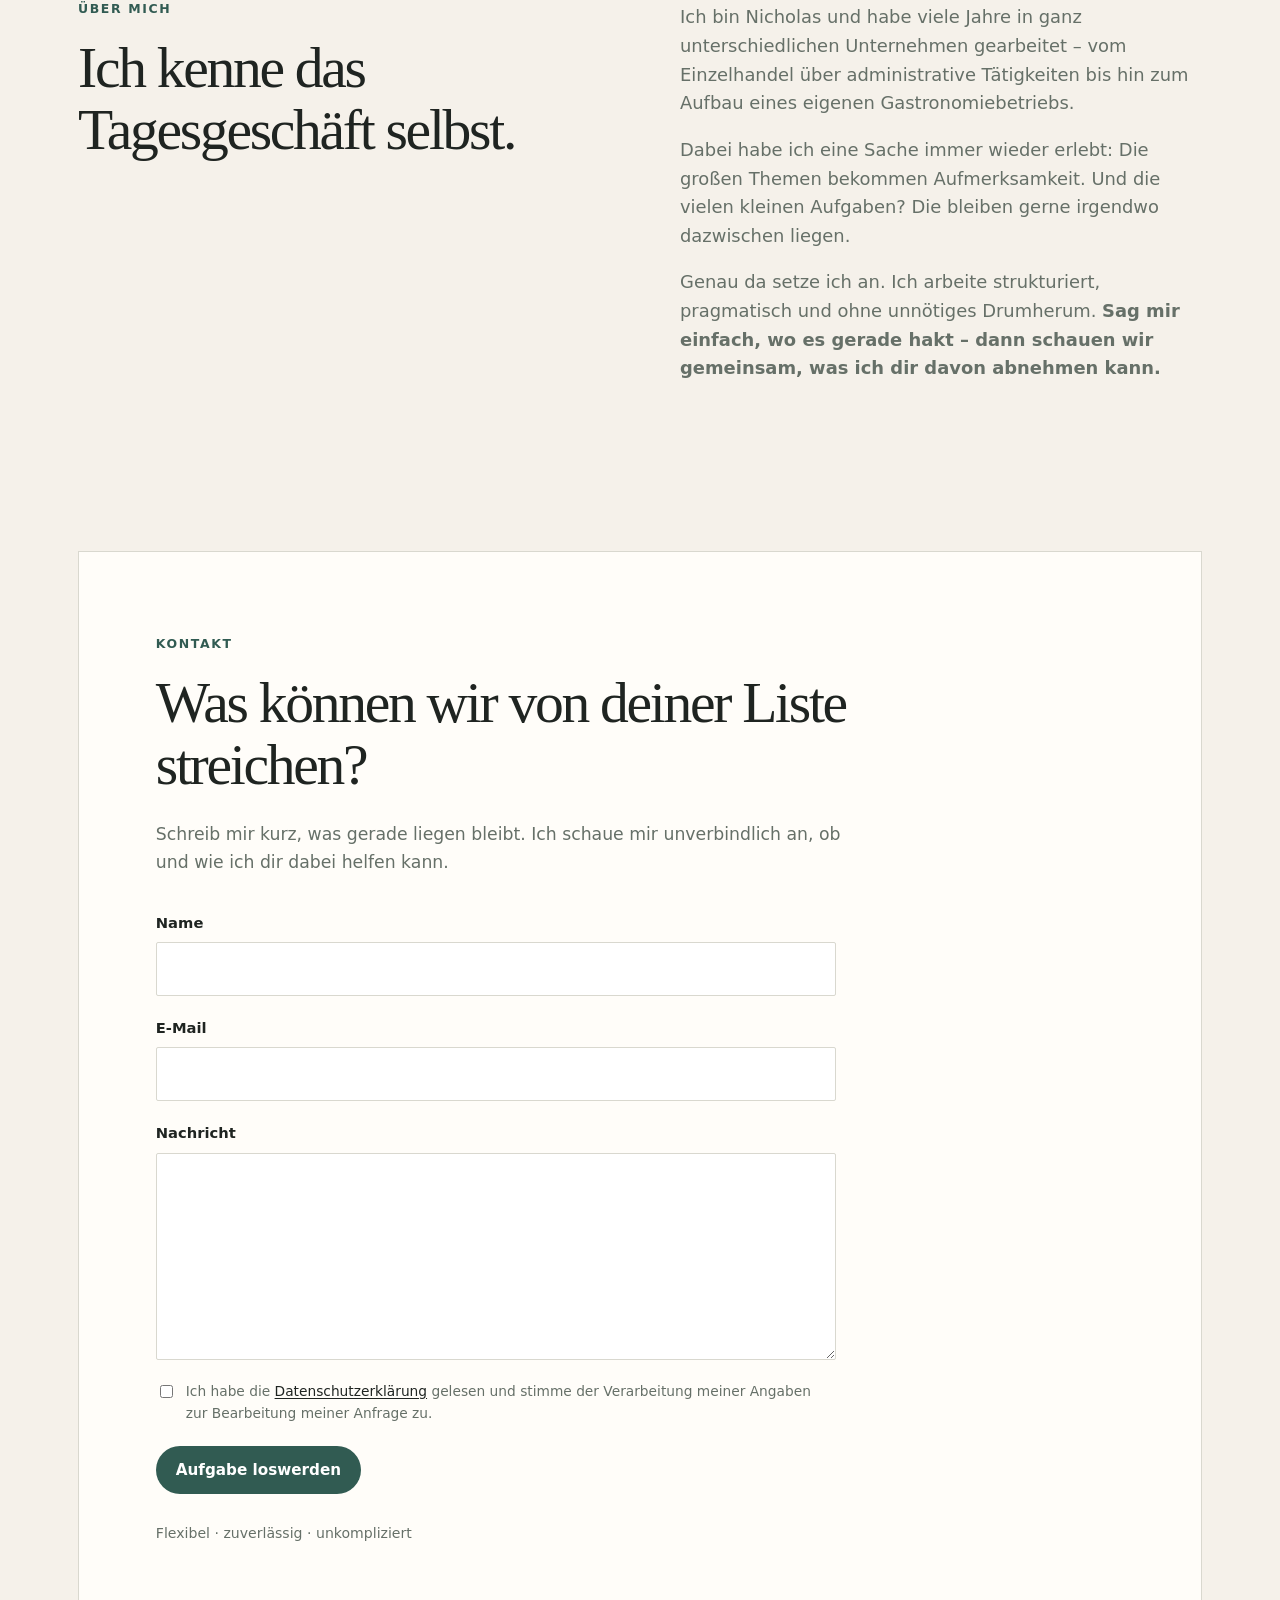
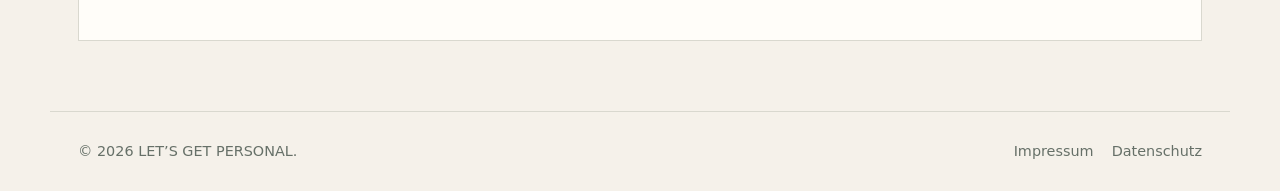
==== commit e0a9ec67: "Add files via upload" ====
--- a/index.html
+++ b/index.html
@@ -40,10 +40,10 @@
   <div class="problem-copy">
     <p class="problem-lead">Im Tagesgeschäft gibt es genug zu tun. Und dann sind da noch die Dinge, die irgendwie immer wieder nach hinten rutschen.</p>
     <ul class="problem-list">
-      <li>Die Excel-Liste müsste endlich aktualisiert werden.</li>
-      <li>Unterlagen sollten ordentlich aufbereitet oder sortiert werden.</li>
-      <li>Für eine Entscheidung fehlen noch Preise, Anbieter oder andere Informationen.</li>
-      <li>Daten aus verschiedenen Dokumenten müssten einmal zusammengetragen werden.</li>
+      <li>Kundendaten, Listen oder Informationen sind über die Zeit unübersichtlich geworden.</li>
+      <li>Unterlagen aus verschiedenen Quellen müssten sinnvoll zusammengeführt und aufbereitet werden.</li>
+      <li>Für eine Entscheidung fehlen Preise, Anbieter oder andere Informationen – aber für die Recherche fehlt die Zeit.</li>
+      <li>Und dann gibt es noch die typischen Büroarbeiten, die regelmäßig anfallen und trotzdem gemacht werden müssen.</li>
     </ul>
     <p><strong>Manchmal bräuchte es einfach jemanden, der sich hinsetzt und es erledigt.</strong></p>
     <p>Genau dafür bin ich da.</p>
@@ -51,12 +51,16 @@
 </section>
 
 <section class="services" id="leistungen">
-  <div class="section-heading"><p class="eyebrow">Was ich dir abnehmen kann</p><h2>Ganz normale Büroarbeit. Einfach erledigt.</h2></div>
+  <div class="section-heading">
+    <p class="eyebrow">Was ich dir abnehmen kann</p>
+    <h2>Ganz normale Büroarbeit. Einfach erledigt.</h2>
+    <p>Oft sind es gar nicht die großen Projekte, die Zeit kosten, sondern die vielen Dinge drumherum. Ich übernehme Aufgaben, die organisiert, recherchiert, aufbereitet oder einfach zuverlässig erledigt werden müssen – damit du deine Zeit für dein eigentliches Geschäft nutzen kannst.</p>
+  </div>
   <div class="service-grid">
-    <article><h3>Listen &amp; Daten</h3><p>Excel-Listen aufräumen und aktualisieren, Daten erfassen, Adressen und Informationen ergänzen und bestehende Datenbestände übersichtlich aufbereiten.</p></article>
-    <article><h3>Dokumente &amp; Unterlagen</h3><p>Word- und PDF-Dokumente bearbeiten, Unterlagen formatieren und sortieren, Informationen übertragen und Dokumente sauber aufbereiten.</p></article>
-    <article><h3>Recherche</h3><p>Preise, Anbieter, Kontaktdaten, Produkte oder andere Informationen recherchieren, vergleichen und so zusammenstellen, dass du damit weiterarbeiten kannst.</p></article>
-    <article><h3>Allgemeine Büroarbeit</h3><p>Informationen übertragen, Ablagen strukturieren und andere administrative Arbeiten übernehmen, die regelmäßig oder einfach zwischendurch anfallen.</p></article>
+    <article><h3>Daten &amp; Informationen</h3><p>Daten aus unterschiedlichen Quellen zusammenführen, bestehende Datenbestände strukturieren und aufbereiten, Informationen ergänzen und eine verlässliche Grundlage für die weitere Arbeit schaffen.</p></article>
+    <article><h3>Dokumente &amp; Unterlagen</h3><p>Dokumente und Unterlagen vorbereiten, strukturieren, formatieren und Informationen so aufbereiten, dass damit direkt weitergearbeitet werden kann.</p></article>
+    <article><h3>Recherche</h3><p>Preise, Anbieter, Kontaktdaten, Produkte oder andere Informationen recherchieren, vergleichen und übersichtlich für die weitere Nutzung zusammenstellen.</p></article>
+    <article><h3>Allgemeine Büroarbeit</h3><p>Typische, aber wichtige Büroarbeiten übernehmen, die regelmäßig oder zwischendurch anfallen und im Tagesgeschäft trotzdem zuverlässig erledigt werden müssen.</p></article>
   </div>
 </section>
 
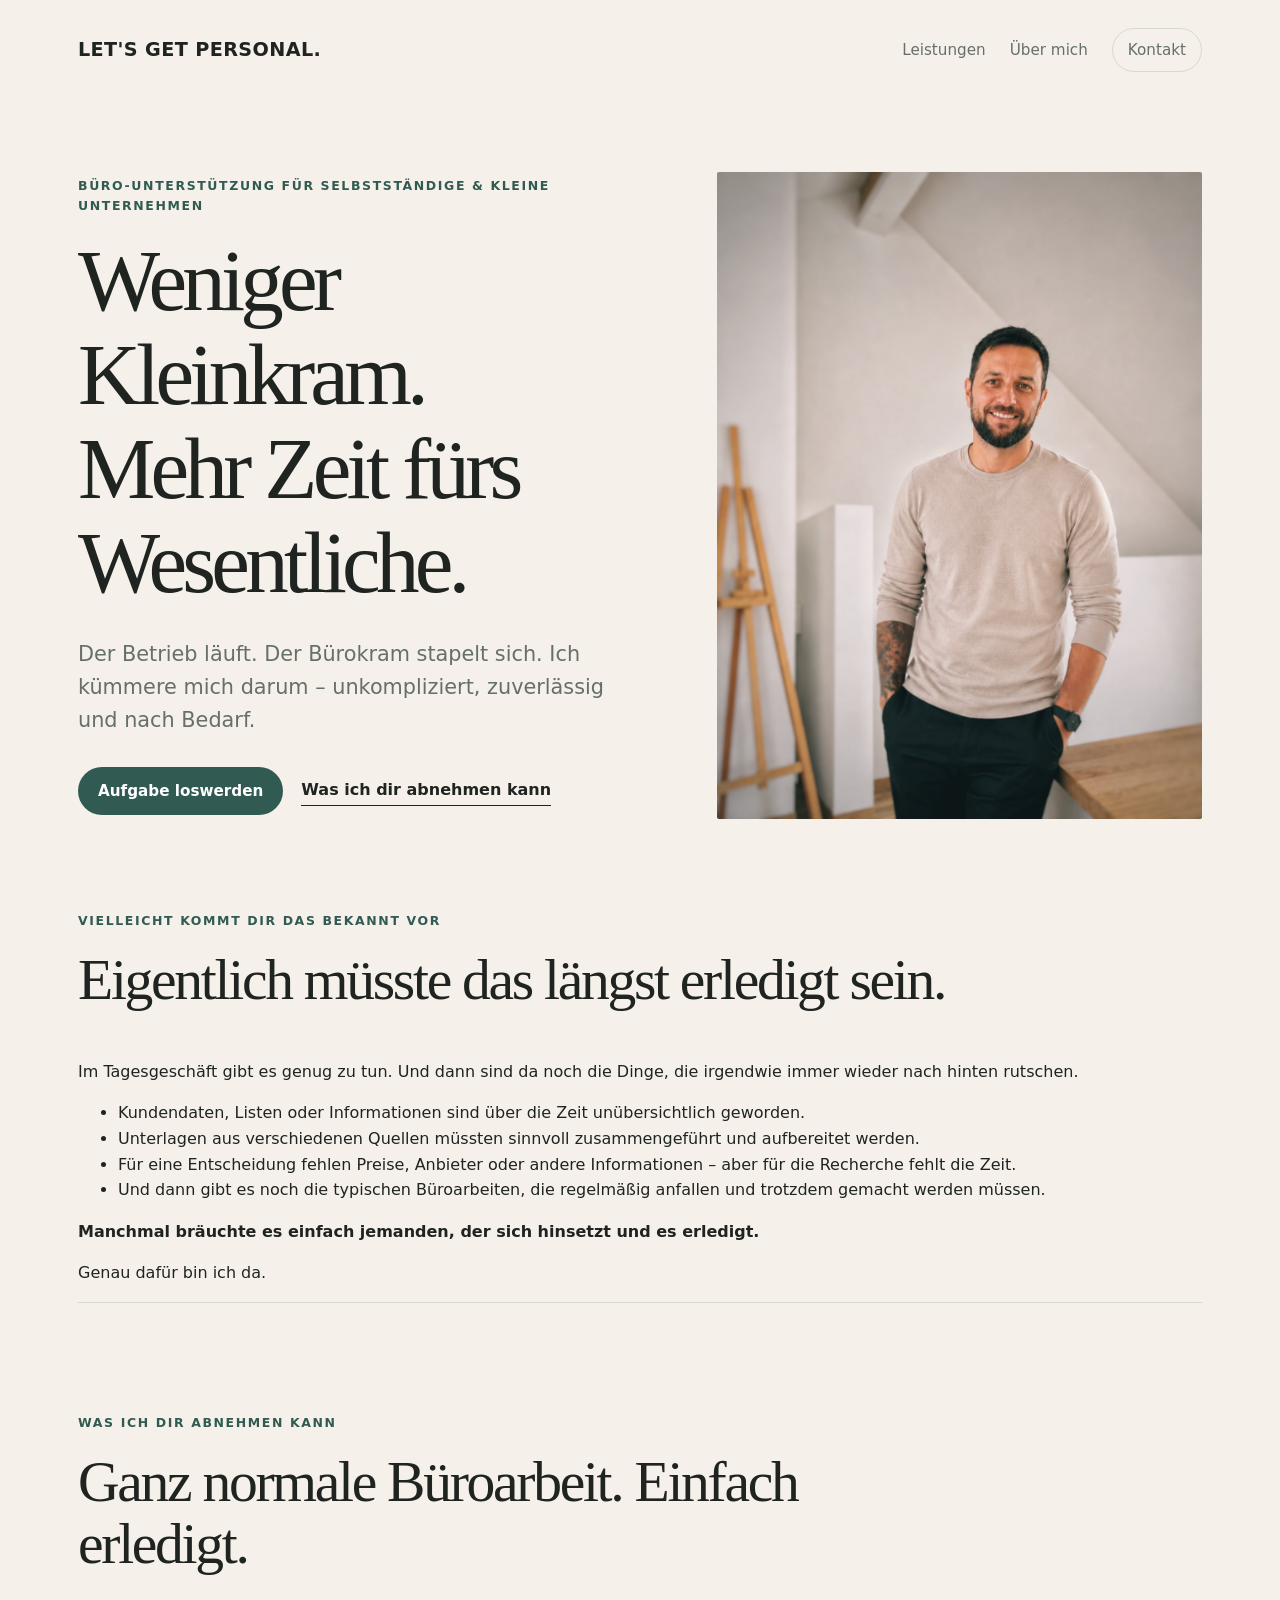
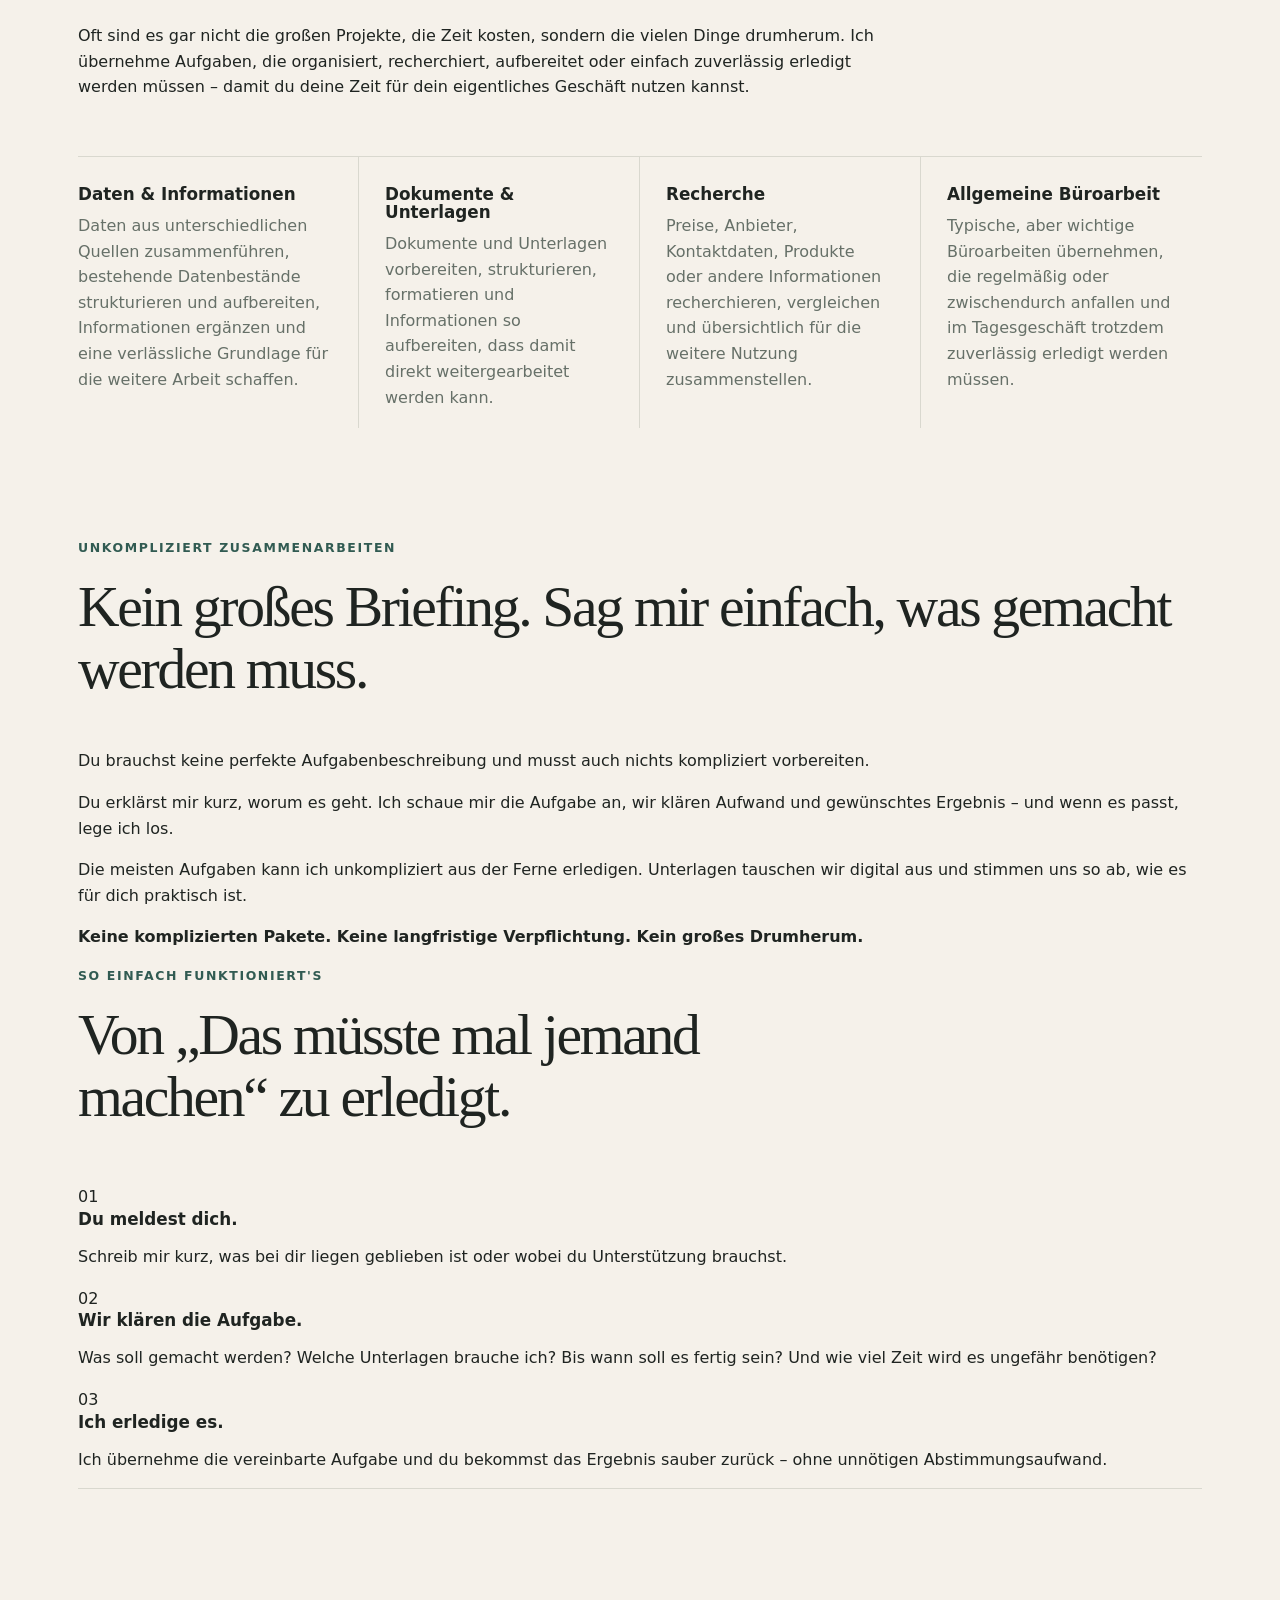
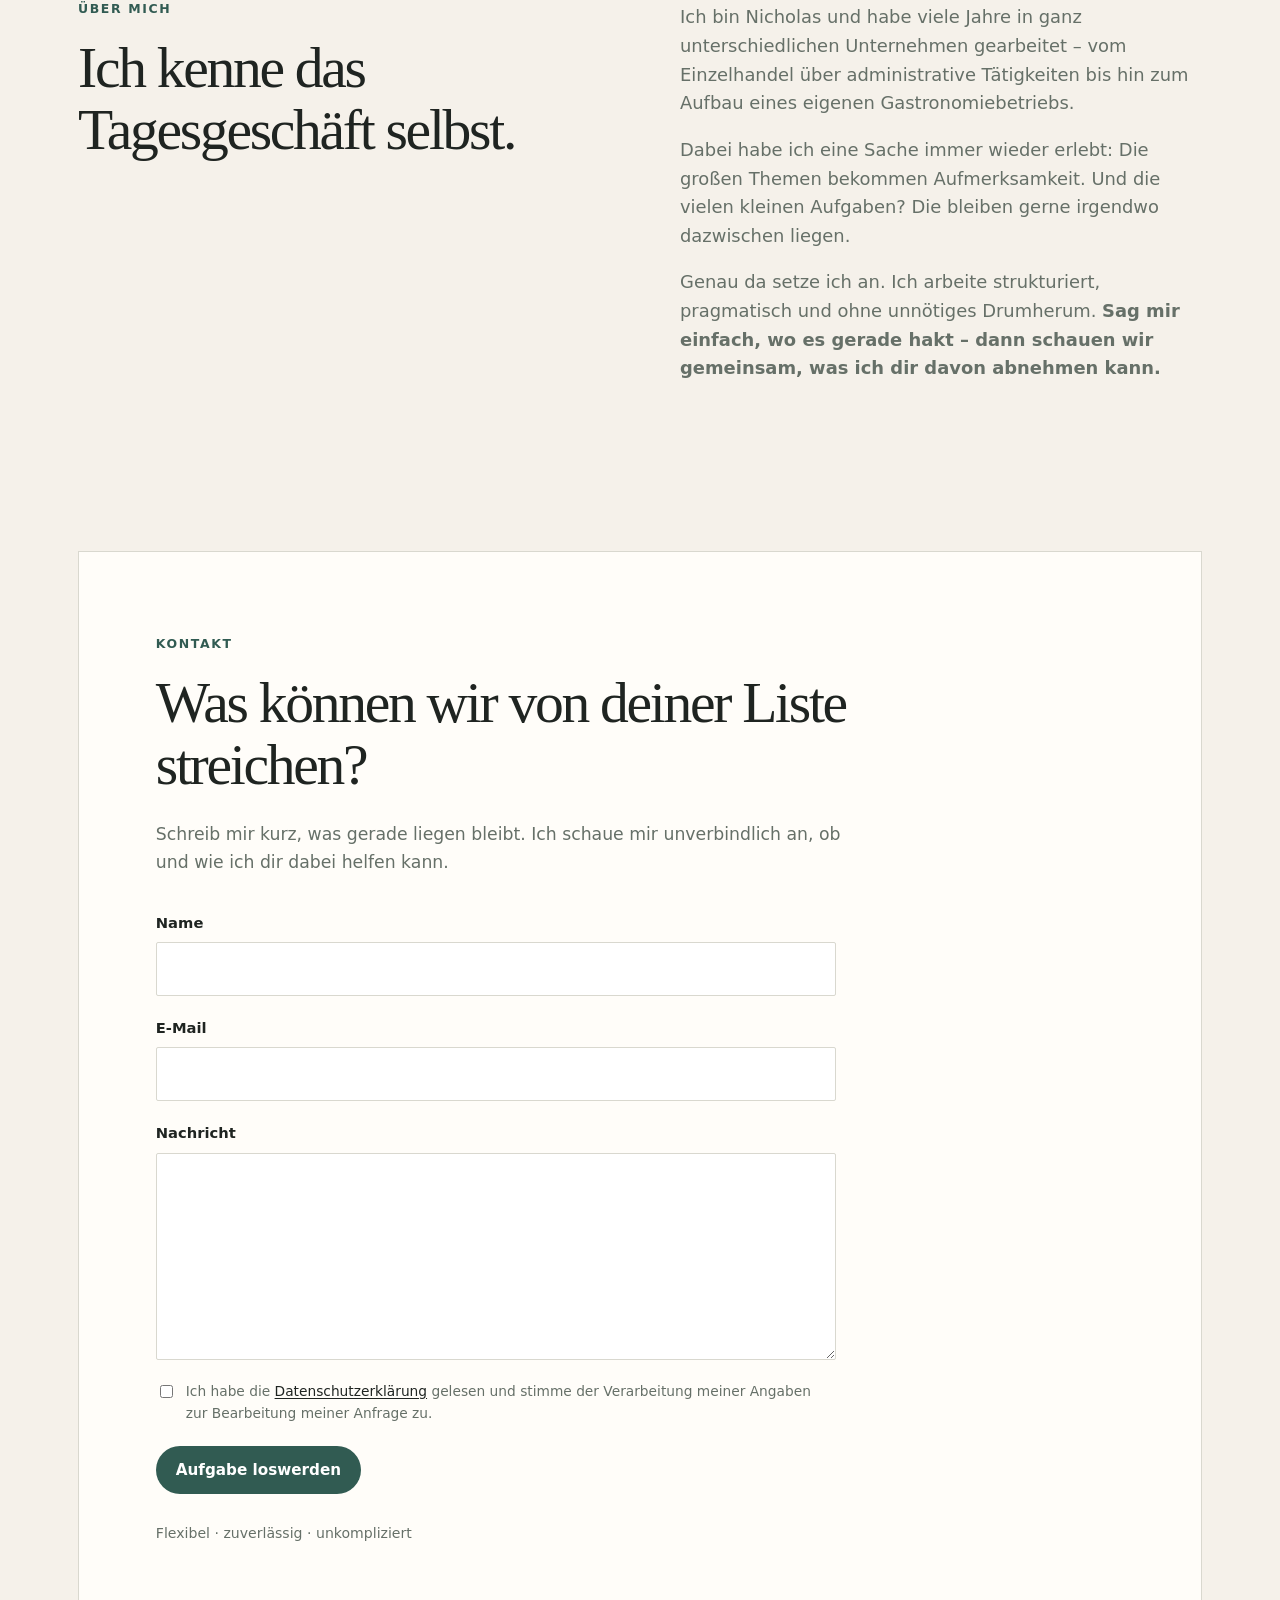
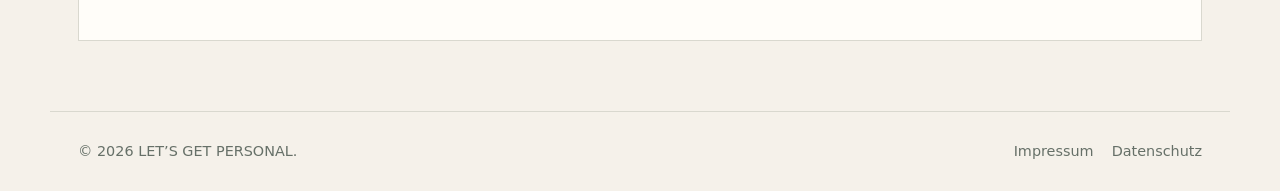
==== commit 274f2bd6: "Add files via upload" ====
--- a/index.html
+++ b/index.html
@@ -11,6 +11,7 @@
   <meta property="og:type" content="website">
   <link rel="stylesheet" href="styles.css?v=4">
   <style>
+    .brand{font-size:1.2rem;letter-spacing:.02em}
     .contact-form{max-width:680px;margin-top:34px}.form-row{display:block}
     .form-field{display:flex;flex-direction:column;gap:8px;margin-bottom:20px}
     .form-field label{display:block;font-weight:700;font-size:.92rem}
